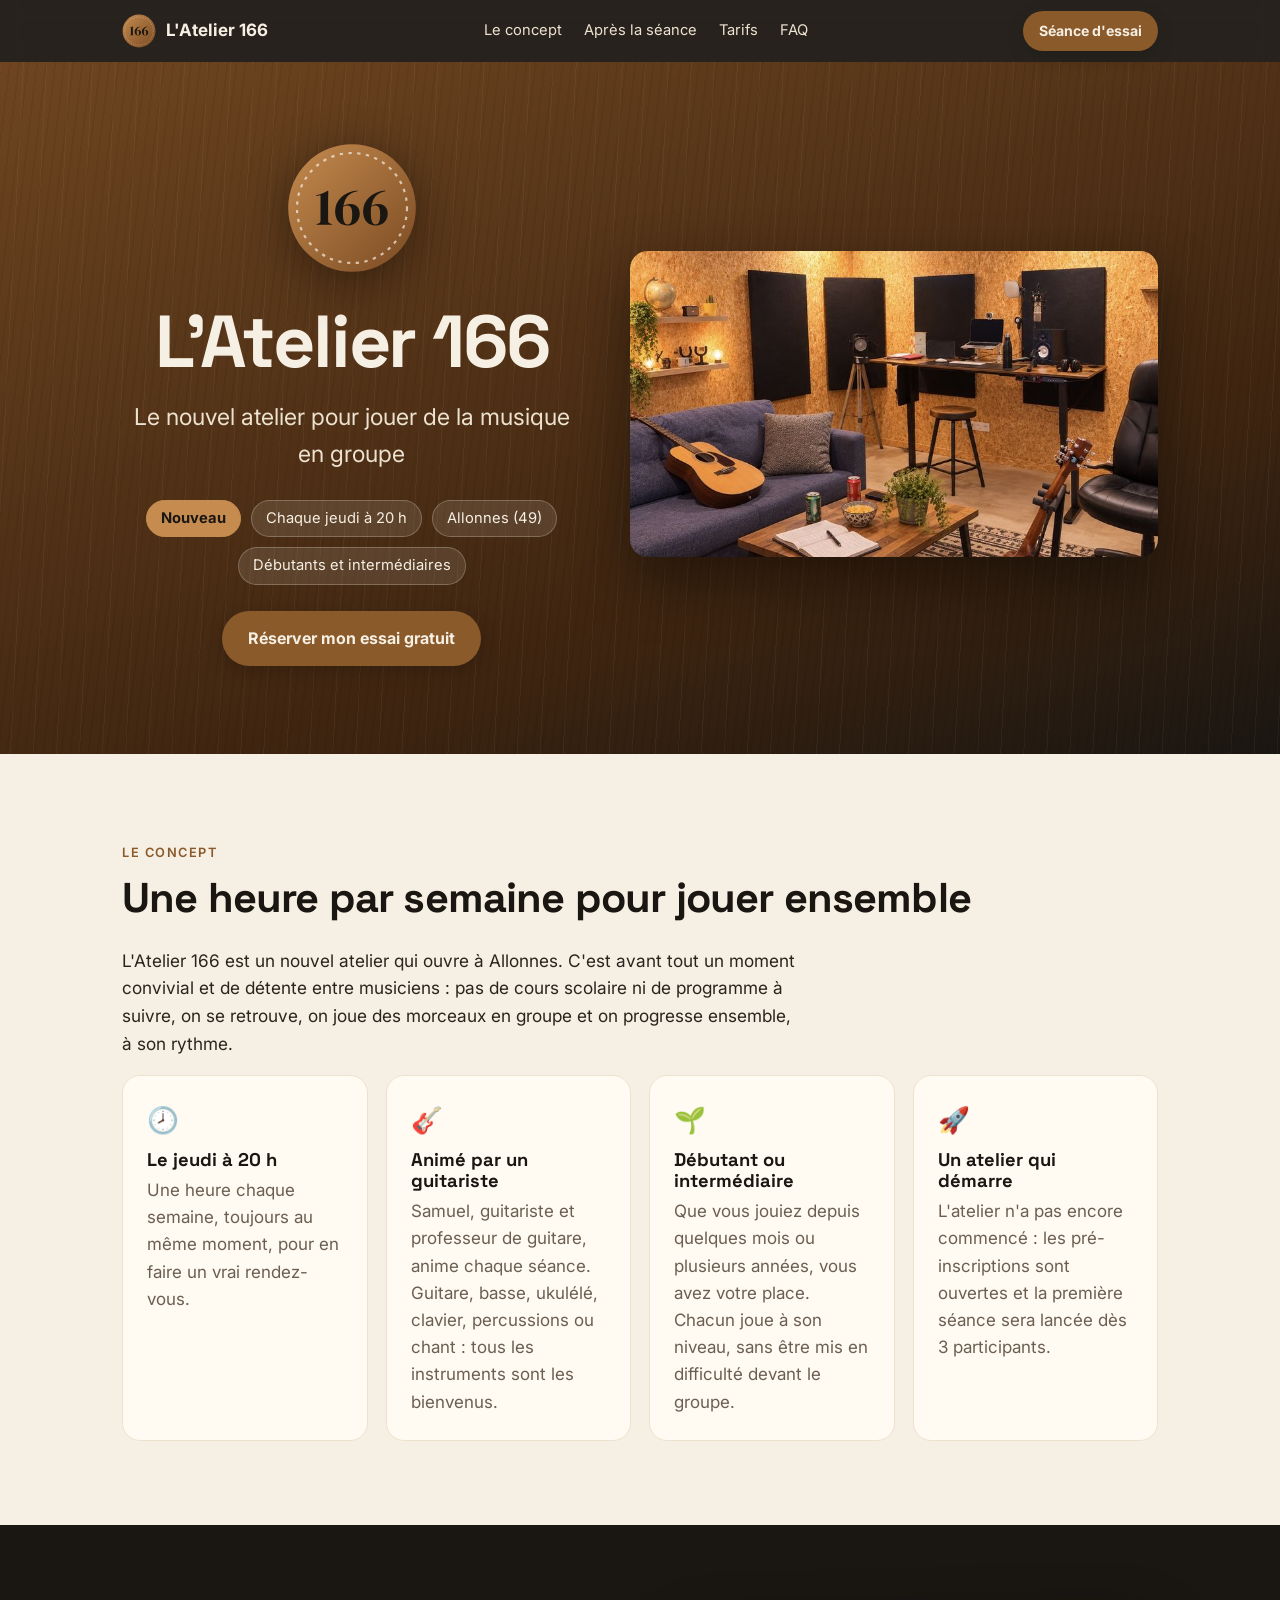
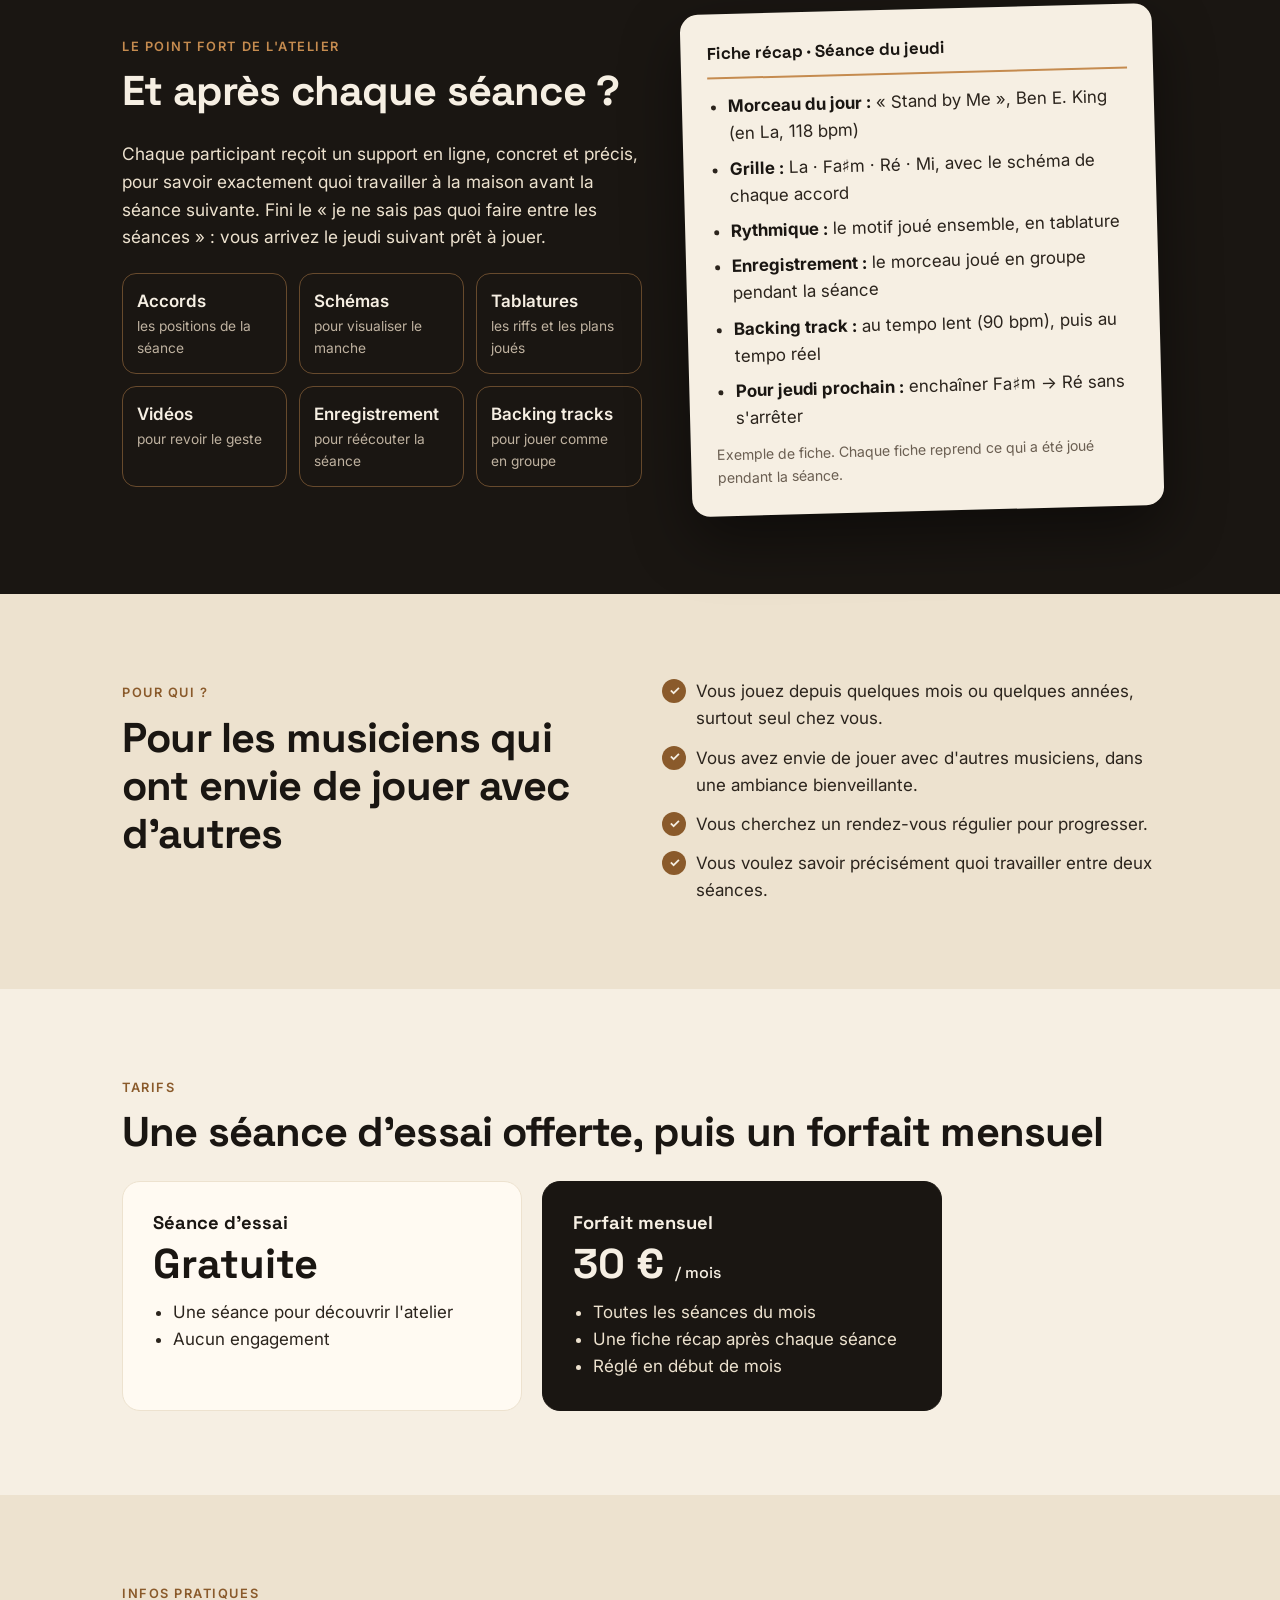
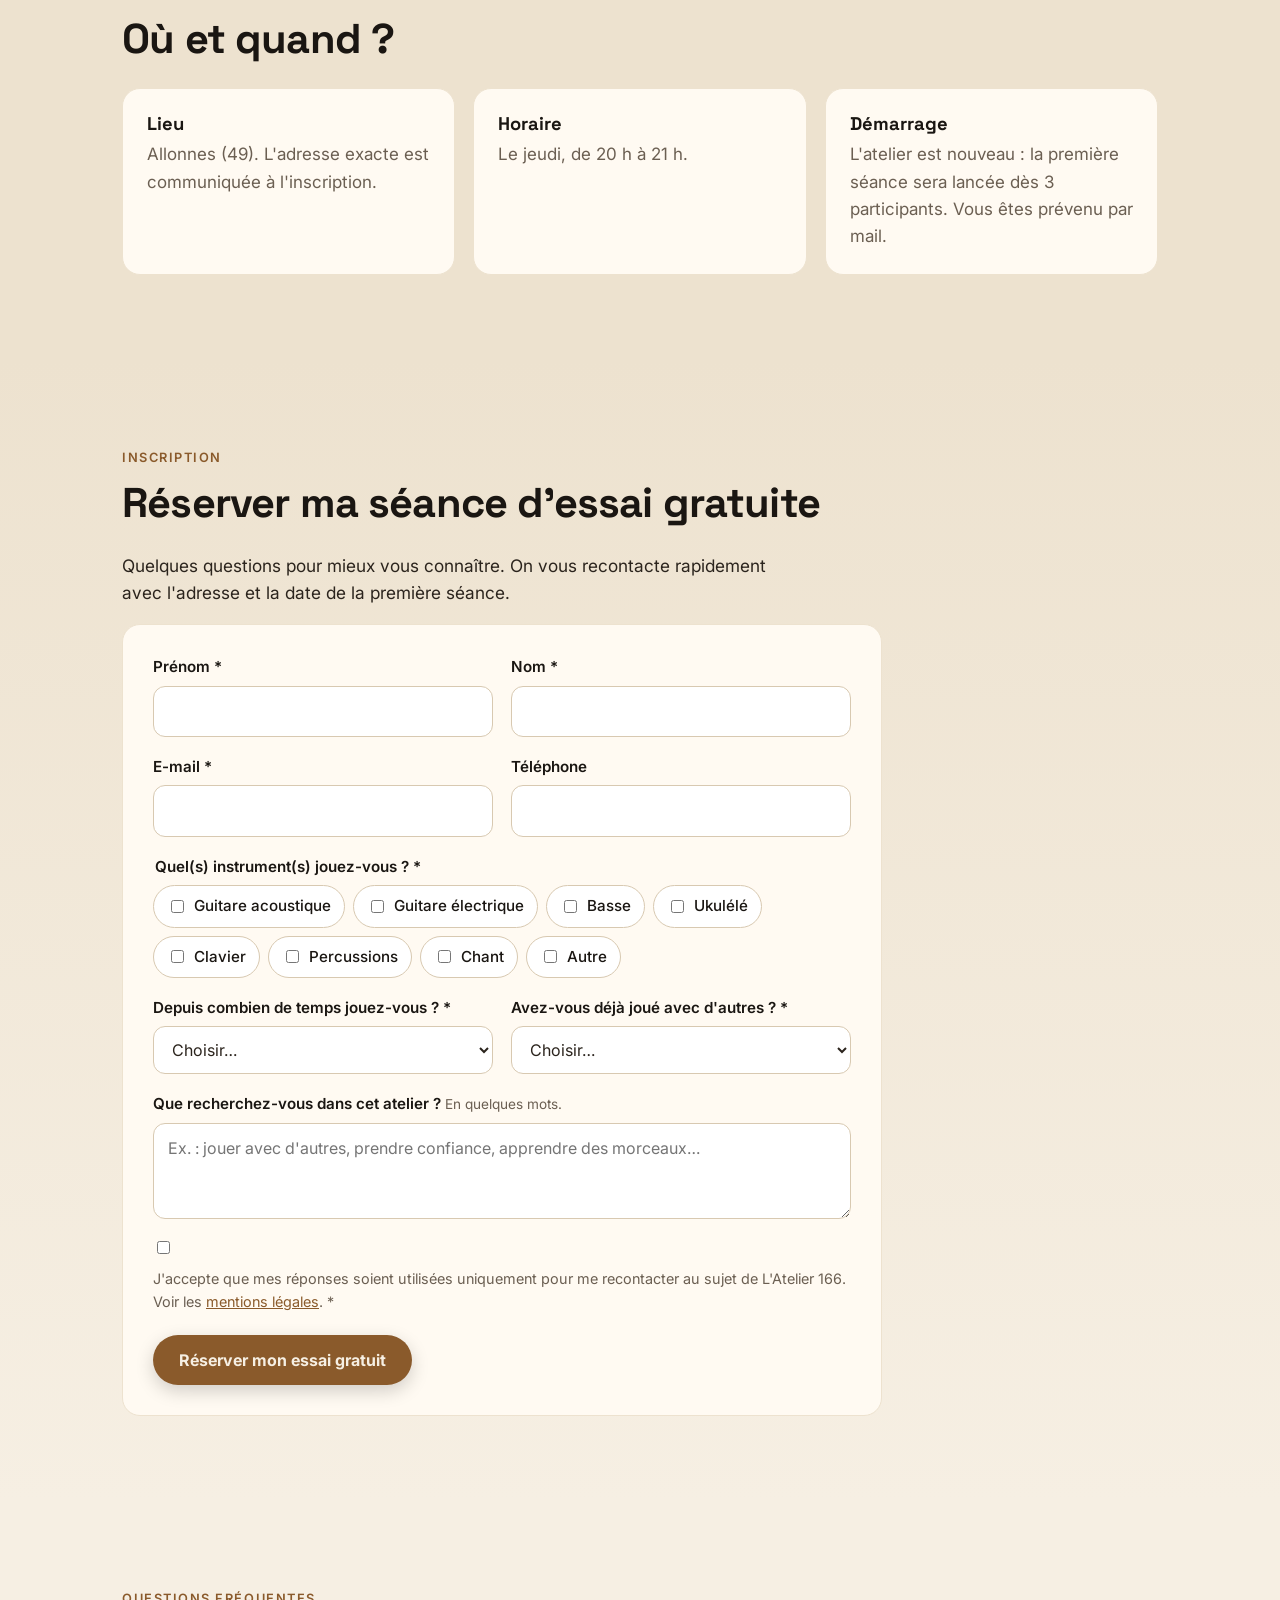
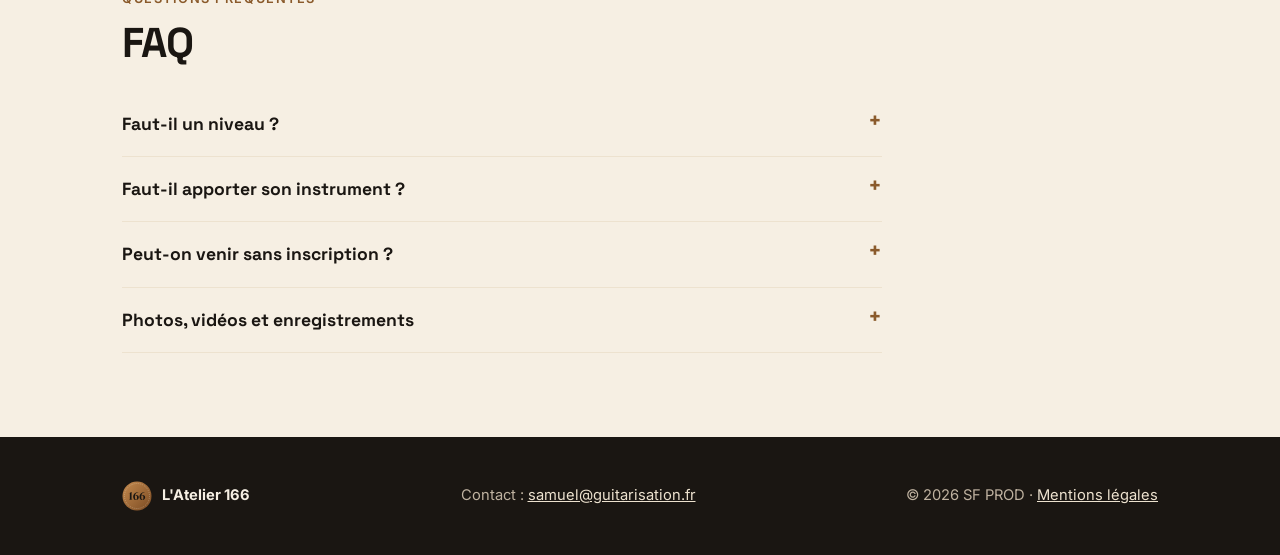
==== index.html @ a356fc41 "Boutons : texte crème sur bois, libellé court sur une ligne Co-Authored-By: Claude Opus 5.5 <noreply" ====
<!doctype html>
<html lang="fr">
<head>
  <meta charset="utf-8">
  <meta name="viewport" content="width=device-width, initial-scale=1">
  <title>L'Atelier 166 · Jouer de la musique en groupe à Allonnes (49)</title>
  <meta name="description" content="L'Atelier 166 : un nouvel atelier pour jouer de la musique en groupe, chaque jeudi à 20 h à Allonnes (49). Pour musiciens débutants et intermédiaires. Séance d'essai gratuite, puis 30 € par mois.">
  <meta property="og:title" content="L'Atelier 166 · Jouer de la musique en groupe">
  <meta property="og:description" content="Nouvel atelier, chaque jeudi à 20 h à Allonnes (49). Séance d'essai gratuite.">
  <meta property="og:type" content="website">
  <link rel="icon" href="logo.svg?v=2" type="image/svg+xml">
  <link rel="preconnect" href="https://fonts.googleapis.com">
  <link rel="preconnect" href="https://fonts.gstatic.com" crossorigin>
  <link href="https://fonts.googleapis.com/css2?family=Inter:wght@400;500;600;700&family=Space+Grotesk:wght@500;700&display=swap" rel="stylesheet">
  <link rel="stylesheet" href="style.css?v=10">
</head>
<body>

<header class="topbar">
  <div class="wrap">
    <a class="marque" href="#haut"><img src="logo.svg?v=2" alt=""> L'Atelier 166</a>
    <nav aria-label="Navigation principale">
      <a href="#concept">Le concept</a>
      <a href="#apres">Après la séance</a>
      <a href="#tarifs">Tarifs</a>
      <a href="#faq">FAQ</a>
    </nav>
    <a class="btn btn-petit" href="#inscription">Séance d'essai</a>
  </div>
</header>

<main id="haut">

  <!-- En-tête -->
  <section class="hero">
    <div class="wrap hero-grille">
      <div class="hero-texte">
        <img class="logo" src="logo.svg?v=2" alt="Logo 166">
        <h1>L'Atelier 166</h1>
        <p class="accroche">Le nouvel atelier pour jouer de la musique en groupe</p>
      </div>
      <img class="hero-photo"
           src="images/atelier-1448.jpg?v=3"
           srcset="images/atelier-800.jpg?v=3 800w, images/atelier-1448.jpg?v=3 1447w"
           sizes="(min-width: 900px) 560px, calc(100vw - 44px)"
           width="1447" height="837" fetchpriority="high" decoding="async"
           alt="La salle de l'atelier : guitare posée sur le canapé, table basse, murs en bois">
      <div class="infos">
        <span class="pastille nouveau">Nouveau</span>
        <span class="pastille">Chaque jeudi à 20 h</span>
        <span class="pastille">Allonnes (49)</span>
        <span class="pastille">Débutants et intermédiaires</span>
      </div>
      <div class="hero-action"><a class="btn" href="#inscription">Réserver mon essai gratuit</a></div>
    </div>
  </section>

  <!-- Le concept -->
  <section id="concept">
    <div class="wrap">
      <span class="eyebrow">Le concept</span>
      <h2>Une heure par semaine pour jouer ensemble</h2>
      <p class="intro">L'Atelier 166 est un nouvel atelier qui ouvre à Allonnes. C'est avant tout un moment convivial et de détente entre musiciens : pas de cours scolaire ni de programme à suivre, on se retrouve, on joue des morceaux en groupe et on progresse ensemble, à son rythme.</p>
      <div class="grille">
        <div class="carte">
          <div class="ico" aria-hidden="true">🕗</div>
          <h3>Le jeudi à 20 h</h3>
          <p>Une heure chaque semaine, toujours au même moment, pour en faire un vrai rendez-vous.</p>
        </div>
        <div class="carte">
          <div class="ico" aria-hidden="true">🎸</div>
          <h3>Animé par un guitariste</h3>
          <p>Samuel, guitariste et professeur de guitare, anime chaque séance. Guitare, basse, ukulélé, clavier, percussions ou chant : tous les instruments sont les bienvenus.</p>
        </div>
        <div class="carte">
          <div class="ico" aria-hidden="true">🌱</div>
          <h3>Débutant ou intermédiaire</h3>
          <p>Que vous jouiez depuis quelques mois ou plusieurs années, vous avez votre place. Chacun joue à son niveau, sans être mis en difficulté devant le groupe.</p>
        </div>
        <div class="carte">
          <div class="ico" aria-hidden="true">🚀</div>
          <h3>Un atelier qui démarre</h3>
          <p>L'atelier n'a pas encore commencé : les pré-inscriptions sont ouvertes et la première séance sera lancée dès 3 participants.</p>
        </div>
      </div>
    </div>
  </section>

  <!-- Le point fort -->
  <section id="apres" class="apres">
    <div class="wrap apres-grille">
      <div>
        <span class="eyebrow">Le point fort de l'atelier</span>
        <h2>Et après chaque séance ?</h2>
        <p class="intro">Chaque participant reçoit un support en ligne, concret et précis, pour savoir exactement quoi travailler à la maison avant la séance suivante. Fini le « je ne sais pas quoi faire entre les séances » : vous arrivez le jeudi suivant prêt à jouer.</p>
        <div class="supports">
          <div class="support">Accords<span>les positions de la séance</span></div>
          <div class="support">Schémas<span>pour visualiser le manche</span></div>
          <div class="support">Tablatures<span>les riffs et les plans joués</span></div>
          <div class="support">Vidéos<span>pour revoir le geste</span></div>
          <div class="support">Enregistrement<span>pour réécouter la séance</span></div>
          <div class="support">Backing tracks<span>pour jouer comme en groupe</span></div>
        </div>
      </div>
      <div class="fiche" aria-label="Exemple de fiche récap">
        <div class="titre">Fiche récap · Séance du jeudi</div>
        <ul>
          <li><strong>Morceau du jour :</strong> «&nbsp;Stand by Me&nbsp;», Ben E. King (en La, 118 bpm)</li>
          <li><strong>Grille :</strong> La · Fa♯m · Ré · Mi, avec le schéma de chaque accord</li>
          <li><strong>Rythmique :</strong> le motif joué ensemble, en tablature</li>
          <li><strong>Enregistrement :</strong> le morceau joué en groupe pendant la séance</li>
          <li><strong>Backing track :</strong> au tempo lent (90 bpm), puis au tempo réel</li>
          <li><strong>Pour jeudi prochain :</strong> enchaîner Fa♯m → Ré sans s'arrêter</li>
        </ul>
        <small>Exemple de fiche. Chaque fiche reprend ce qui a été joué pendant la séance.</small>
      </div>
    </div>
  </section>

  <!-- Pour qui -->
  <section id="pourqui" class="pourqui">
    <div class="wrap deux-col">
      <div>
        <span class="eyebrow">Pour qui ?</span>
        <h2>Pour les musiciens qui ont envie de jouer avec d'autres</h2>
      </div>
      <ul class="liste-check">
        <li>Vous jouez depuis quelques mois ou quelques années, surtout seul chez vous.</li>
        <li>Vous avez envie de jouer avec d'autres musiciens, dans une ambiance bienveillante.</li>
        <li>Vous cherchez un rendez-vous régulier pour progresser.</li>
        <li>Vous voulez savoir précisément quoi travailler entre deux séances.</li>
      </ul>
    </div>
  </section>

  <!-- Tarifs -->
  <section id="tarifs">
    <div class="wrap">
      <span class="eyebrow">Tarifs</span>
      <h2>Une séance d'essai offerte, puis un forfait mensuel</h2>
      <div class="tarifs-grille">
        <div class="tarif">
          <h3>Séance d'essai</h3>
          <div class="prix">Gratuite</div>
          <ul>
            <li>Une séance pour découvrir l'atelier</li>
            <li>Aucun engagement</li>
          </ul>
        </div>
        <div class="tarif fort">
          <h3>Forfait mensuel</h3>
          <div class="prix">30 € <small>/ mois</small></div>
          <ul>
            <li>Toutes les séances du mois</li>
            <li>Une fiche récap après chaque séance</li>
            <li>Réglé en début de mois</li>
          </ul>
        </div>
      </div>
    </div>
  </section>

  <!-- Infos pratiques -->
  <section id="pratique" class="pourqui">
    <div class="wrap">
      <span class="eyebrow">Infos pratiques</span>
      <h2>Où et quand ?</h2>
      <div class="pratique">
        <div class="carte"><h3>Lieu</h3><p>Allonnes (49). L'adresse exacte est communiquée à l'inscription.</p></div>
        <div class="carte"><h3>Horaire</h3><p>Le jeudi, de 20 h à 21 h.</p></div>
        <div class="carte"><h3>Démarrage</h3><p>L'atelier est nouveau : la première séance sera lancée dès 3 participants. Vous êtes prévenu par mail.</p></div>
      </div>
    </div>
  </section>

  <!-- Formulaire -->
  <section id="inscription" class="inscription">
    <div class="wrap">
      <span class="eyebrow">Inscription</span>
      <h2>Réserver ma séance d'essai gratuite</h2>
      <p class="intro">Quelques questions pour mieux vous connaître. On vous recontacte rapidement avec l'adresse et la date de la première séance.</p>

      <form id="form-inscription" novalidate>
        <div class="champs">
          <div class="champ">
            <label for="prenom">Prénom *</label>
            <input id="prenom" name="prenom" type="text" autocomplete="given-name" required>
          </div>
          <div class="champ">
            <label for="nom">Nom *</label>
            <input id="nom" name="nom" type="text" autocomplete="family-name" required>
          </div>
          <div class="champ">
            <label for="email">E-mail *</label>
            <input id="email" name="email" type="email" autocomplete="email" required>
          </div>
          <div class="champ">
            <label for="telephone">Téléphone</label>
            <input id="telephone" name="telephone" type="tel" autocomplete="tel">
          </div>

          <fieldset class="champ large">
            <legend>Quel(s) instrument(s) jouez-vous ? *</legend>
            <div class="choix">
              <label><input type="checkbox" name="instrument" value="Guitare acoustique"> Guitare acoustique</label>
              <label><input type="checkbox" name="instrument" value="Guitare électrique"> Guitare électrique</label>
              <label><input type="checkbox" name="instrument" value="Basse"> Basse</label>
              <label><input type="checkbox" name="instrument" value="Ukulélé"> Ukulélé</label>
              <label><input type="checkbox" name="instrument" value="Clavier"> Clavier</label>
              <label><input type="checkbox" name="instrument" value="Percussions"> Percussions</label>
              <label><input type="checkbox" name="instrument" value="Chant"> Chant</label>
              <label><input type="checkbox" name="instrument" value="Autre" id="instrument-autre-case"> Autre</label>
            </div>
            <div class="champ autre-precision" id="bloc-autre" hidden>
              <label for="instrument_autre">Lequel ? *</label>
              <input id="instrument_autre" name="instrument_autre" type="text" placeholder="Ex. : violon, harmonica, saxophone…">
            </div>
          </fieldset>

          <div class="champ">
            <label for="experience">Depuis combien de temps jouez-vous ? *</label>
            <select id="experience" name="experience" required>
              <option value="">Choisir…</option>
              <option>Moins de 6 mois</option>
              <option>6 mois à 1 an</option>
              <option>1 à 3 ans</option>
              <option>Plus de 3 ans</option>
              <option>J'ai joué il y a longtemps et je reprends</option>
            </select>
          </div>
          <div class="champ">
            <label for="groupe">Avez-vous déjà joué avec d'autres ? *</label>
            <select id="groupe" name="groupe" required>
              <option value="">Choisir…</option>
              <option>Jamais</option>
              <option>Une ou deux fois</option>
              <option>Oui, régulièrement</option>
            </select>
          </div>

          <div class="champ large">
            <label for="attentes">Que recherchez-vous dans cet atelier ?<span class="aide"> En quelques mots.</span></label>
            <textarea id="attentes" name="attentes" placeholder="Ex. : jouer avec d'autres, prendre confiance, apprendre des morceaux…"></textarea>
          </div>

          <!-- Piège à robots : laissé vide par les humains -->
          <div class="piege" aria-hidden="true">
            <label for="site">Ne pas remplir</label>
            <input id="site" name="site" type="text" tabindex="-1" autocomplete="off">
          </div>

          <label class="consentement champ large">
            <input type="checkbox" name="consentement" value="oui" required>
            <span>J'accepte que mes réponses soient utilisées uniquement pour me recontacter au sujet de L'Atelier 166. Voir les <a href="mentions-legales.html#donnees">mentions légales</a>. *</span>
          </label>
        </div>

        <div class="envoi">
          <button class="btn" type="submit">Réserver mon essai gratuit</button>
          <p class="message" id="form-message" role="status" aria-live="polite"></p>
        </div>
      </form>
    </div>
  </section>

  <!-- FAQ -->
  <section id="faq" class="faq">
    <div class="wrap">
      <span class="eyebrow">Questions fréquentes</span>
      <h2>FAQ</h2>
      <details>
        <summary>Faut-il un niveau ?</summary>
        <p>L'atelier s'adresse aux musiciens débutants et intermédiaires. Si vous avez déjà quelques bases, vous êtes en plein dans la cible. Si vous débutez, pas d'inquiétude : chacun joue à son niveau, personne n'est mis en difficulté devant le groupe, et la fiche récap vous aide à progresser à votre rythme.</p>
      </details>
      <details>
        <summary>Faut-il apporter son instrument ?</summary>
        <p>Oui, chacun vient avec son instrument. Sur place, seuls un clavier et des micros sont à disposition. Il n'y a pas de batterie pour le moment.</p>
      </details>
      <details>
        <summary>Peut-on venir sans inscription ?</summary>
        <p>Non, l'inscription est nécessaire, même pour la séance d'essai. Elle permet de vous communiquer l'adresse et de préparer la séance en fonction des participants.</p>
      </details>
      <details>
        <summary>Photos, vidéos et enregistrements</summary>
        <p>Les séances sont enregistrées pour préparer la fiche récap. Certaines séances pourront aussi être filmées, uniquement avec l'accord des participants. Les séances d'essai ne sont jamais filmées.</p>
      </details>
    </div>
  </section>

</main>

<footer>
  <div class="wrap">
    <div class="marque"><img src="logo.svg?v=2" alt=""> L'Atelier 166</div>
    <div>Contact : <a href="mailto:samuel@guitarisation.fr">samuel@guitarisation.fr</a></div>
    <div>© <span id="annee">2026</span> SF PROD · <a href="mentions-legales.html">Mentions légales</a></div>
  </div>
</footer>

<script>
  // ==== À REMPLIR : l'URL de l'application web Google Apps Script (voir README) ====
  const URL_APPS_SCRIPT = "";

  document.getElementById("annee").textContent = new Date().getFullYear();

  // Apparition douce des sections
  if ("IntersectionObserver" in window) {
    const blocs = document.querySelectorAll("section:not(.hero) .wrap");
    const obs = new IntersectionObserver((entrees) => {
      entrees.forEach((e) => { if (e.isIntersecting) { e.target.classList.add("vu"); obs.unobserve(e.target); } });
    }, { threshold: 0.12 });
    blocs.forEach((b) => { b.classList.add("reveal"); obs.observe(b); });
  }

  // Formulaire d'inscription
  const form = document.getElementById("form-inscription");
  const msg = document.getElementById("form-message");
  const bouton = form.querySelector("button[type=submit]");
  const caseAutre = document.getElementById("instrument-autre-case");
  const blocAutre = document.getElementById("bloc-autre");
  const champAutre = document.getElementById("instrument_autre");
  function majAutre() {
    blocAutre.hidden = !caseAutre.checked;
    champAutre.required = caseAutre.checked;
    if (!caseAutre.checked) champAutre.value = "";
  }
  caseAutre.addEventListener("change", majAutre);

  function afficher(texte, type) {
    msg.textContent = texte;
    msg.className = "message " + type;
  }

  form.addEventListener("submit", async (ev) => {
    ev.preventDefault();

    const instruments = form.querySelectorAll("input[name=instrument]:checked");
    if (!form.checkValidity() || instruments.length === 0) {
      afficher(instruments.length === 0 && form.checkValidity()
        ? "Merci de cocher au moins un instrument."
        : "Merci de remplir les champs marqués d'une étoile.", "erreur");
      const premier = form.querySelector(":invalid");
      if (premier) premier.focus();
      return;
    }
    if (!URL_APPS_SCRIPT) {
      afficher("Le formulaire n'est pas encore relié. Écrivez-nous par mail en attendant.", "erreur");
      return;
    }

    bouton.disabled = true;
    afficher("Envoi en cours…", "");
    try {
      await fetch(URL_APPS_SCRIPT, {
        method: "POST",
        mode: "no-cors",
        body: new URLSearchParams(new FormData(form)),
      });
      form.reset();
      majAutre();
      afficher("C'est noté ! Vous recevrez bientôt un mail avec l'adresse et la date de votre séance d'essai.", "ok");
    } catch (e) {
      afficher("L'envoi n'a pas fonctionné. Vérifiez votre connexion ou écrivez-nous par mail.", "erreur");
    } finally {
      bouton.disabled = false;
    }
  });
</script>
</body>
</html>
---- style.css ----
/* L'Atelier 166 : bois, crème et noir */
:root {
  --creme: #f6efe3;
  --creme-2: #ede2cf;
  --bois: #8a5a2b;
  --bois-clair: #c58b4f;
  --bois-fonce: #5e3a1a;
  --noir: #1a1612;
  --texte: #2b241d;
  --gris: #6b5f52;
  --rayon: 18px;
  --max: 1080px;
}

* { box-sizing: border-box; }
html { scroll-behavior: smooth; }
body {
  margin: 0;
  font-family: "Inter", system-ui, -apple-system, sans-serif;
  font-size: 17px;
  line-height: 1.6;
  color: var(--texte);
  background: var(--creme);
}
h1, h2, h3, .logo-txt { font-family: "Space Grotesk", "Inter", sans-serif; line-height: 1.15; color: var(--noir); }
h2 { font-size: clamp(1.8rem, 4vw, 2.6rem); margin: 0 0 .6em; letter-spacing: -.02em; }
h3 { font-size: 1.15rem; margin: 0 0 .4em; }
p { margin: 0 0 1em; }
a { color: var(--bois); }
img { max-width: 100%; display: block; }

.wrap { max-width: var(--max); margin: 0 auto; padding: 0 22px; }
section { padding: 84px 0; }
.eyebrow {
  display: inline-block; font-size: .8rem; font-weight: 600; letter-spacing: .12em;
  text-transform: uppercase; color: var(--bois); margin-bottom: .8em;
}

/* Barre du haut */
.topbar {
  position: sticky; top: 0; z-index: 20;
  background: rgba(26, 22, 18, .94); backdrop-filter: blur(8px);
}
.topbar .wrap { display: flex; align-items: center; justify-content: space-between; height: 62px; }
.topbar .marque { display: flex; align-items: center; gap: 10px; color: var(--creme); text-decoration: none; font-weight: 700; }
.topbar .marque img { width: 34px; height: 34px; }
.topbar nav { display: flex; gap: 22px; }
.topbar nav a { color: var(--creme-2); text-decoration: none; font-size: .92rem; }
.topbar nav a:hover { color: var(--bois-clair); }
@media (max-width: 760px) { .topbar nav { display: none; } }

/* Boutons */
.btn {
  display: inline-block; padding: 15px 26px; border-radius: 999px;
  background: var(--bois); color: var(--creme); font-weight: 700; text-decoration: none; white-space: nowrap;
  box-shadow: 0 6px 18px rgba(0,0,0,.18);
  border: 0; font-size: 1rem; cursor: pointer; font-family: inherit;
  transition: transform .15s ease, background .15s ease;
}
.btn:hover { background: #9a6532; transform: translateY(-2px); }
.btn:focus-visible { outline: 3px solid var(--bois-clair); outline-offset: 3px; }
.btn-petit { padding: 9px 16px; font-size: .88rem; }

/* En-tête */
.hero {
  background:
    repeating-linear-gradient(97deg, rgba(0,0,0,.05) 0 2px, transparent 2px 9px),
    repeating-linear-gradient(93deg, rgba(255,255,255,.04) 0 1px, transparent 1px 23px),
    linear-gradient(160deg, #6e4520, #3d2410 70%, var(--noir));
  color: var(--creme); text-align: center; padding: 96px 0 104px;
}
.hero-grille { display: grid; gap: 32px; align-items: center; grid-template-areas: "texte" "photo" "infos" "action"; }
.hero-texte { grid-area: texte; }
.hero-photo { grid-area: photo; }
.hero-action { grid-area: action; }
.hero .infos { grid-area: infos; }
.hero-photo { width: 100%; height: auto; border-radius: var(--rayon); box-shadow: 0 24px 60px rgba(0,0,0,.45); }
@media (min-width: 900px) {
  .hero { padding: 80px 0 88px; }
  .hero-grille { grid-template-columns: 1fr 1.15fr; grid-template-areas: "texte photo" "infos photo" "action photo"; grid-template-rows: auto auto 1fr; column-gap: 48px; row-gap: 26px; align-items: start; align-content: center; }
  .hero-photo { align-self: center; }
}
@media (max-width: 899px) { .hero { padding: 72px 0 64px; } .hero-photo { max-width: 640px; margin: 0 auto; } }
.hero .logo { width: 132px; height: 132px; margin: 0 auto 26px; filter: drop-shadow(0 10px 24px rgba(0,0,0,.4)); }
.hero h1 { color: var(--creme); font-size: clamp(2.6rem, 8vw, 4.6rem); margin: 0 0 .2em; letter-spacing: -.03em; }
.hero .accroche { font-size: clamp(1.15rem, 2.6vw, 1.45rem); color: var(--creme-2); margin-bottom: 0; }
.hero .infos { display: flex; flex-wrap: wrap; justify-content: center; gap: 10px; }
.pastille { background: rgba(246,239,227,.12); border: 1px solid rgba(246,239,227,.25); padding: 6px 14px; border-radius: 999px; font-size: .92rem; }
.pastille.nouveau { background: var(--bois-clair); border-color: var(--bois-clair); color: var(--noir); font-weight: 700; }
.fiche strong { color: var(--noir); }
.autre-precision { margin-top: 12px; max-width: 360px; }
.autre-precision[hidden] { display: none; }

/* Grilles de cartes */
.grille { display: grid; gap: 18px; grid-template-columns: repeat(auto-fit, minmax(230px, 1fr)); }
.carte { background: #fffaf2; border: 1px solid var(--creme-2); border-radius: var(--rayon); padding: 24px; }
.carte .ico { font-size: 1.6rem; margin-bottom: 8px; }
.carte p { margin: 0; color: var(--gris); }
.intro { max-width: 680px; font-size: 1.08rem; }

/* Mise en avant : après chaque séance */
.apres { background: var(--noir); color: var(--creme); }
.apres h2 { color: var(--creme); }
.apres .eyebrow { color: var(--bois-clair); }
.apres .intro { color: var(--creme-2); }
.apres-grille { display: grid; grid-template-columns: 1.1fr 1fr; gap: 44px; align-items: center; }
@media (max-width: 820px) { .apres-grille { grid-template-columns: 1fr; } }
.supports { display: grid; grid-template-columns: repeat(auto-fit, minmax(140px, 1fr)); gap: 12px; margin-top: 22px; }
.support { border: 1px solid rgba(197,139,79,.45); border-radius: 14px; padding: 14px; font-weight: 600; }
.support span { display: block; font-weight: 400; font-size: .86rem; color: #bfb2a0; }
.fiche {
  background: var(--creme); color: var(--texte); border-radius: var(--rayon); padding: 26px;
  box-shadow: 0 24px 60px rgba(0,0,0,.45); transform: rotate(-1.5deg);
}
.fiche .titre { font-family: "Space Grotesk", sans-serif; font-weight: 700; color: var(--noir); border-bottom: 2px solid var(--bois-clair); padding-bottom: 10px; margin-bottom: 14px; }
.fiche ul { margin: 0; padding-left: 20px; }
.fiche li { margin-bottom: 8px; }
.fiche small { display: block; margin-top: 12px; color: var(--gris); }

/* Pour qui */
.pourqui { background: var(--creme-2); }
.liste-check { list-style: none; padding: 0; margin: 0; display: grid; gap: 12px; }
.liste-check li { padding-left: 34px; position: relative; }
.liste-check li::before {
  content: "✓"; position: absolute; left: 0; top: 1px; width: 24px; height: 24px; border-radius: 50%;
  background: var(--bois); color: var(--creme); font-size: .8rem; display: grid; place-items: center; font-weight: 700;
}
.deux-col { display: grid; grid-template-columns: 1fr 1fr; gap: 44px; }
@media (max-width: 820px) { .deux-col { grid-template-columns: 1fr; gap: 24px; } }

/* Tarifs */
.tarifs-grille { display: grid; grid-template-columns: 1fr 1fr; gap: 20px; max-width: 820px; }
@media (max-width: 700px) { .tarifs-grille { grid-template-columns: 1fr; } }
.tarif { background: #fffaf2; border: 1px solid var(--creme-2); border-radius: var(--rayon); padding: 30px; }
.tarif.fort { background: var(--noir); color: var(--creme); border-color: var(--noir); }
.tarif.fort h3, .tarif.fort .prix { color: var(--creme); }
.prix { font-family: "Space Grotesk", sans-serif; font-size: 2.6rem; font-weight: 700; color: var(--noir); line-height: 1; margin: 10px 0 14px; }
.prix small { font-size: 1rem; font-weight: 500; }
.tarif ul { padding-left: 20px; margin: 0; }
.tarif.fort li { color: var(--creme-2); }

/* Infos pratiques */
.pratique { display: grid; grid-template-columns: repeat(auto-fit, minmax(200px, 1fr)); gap: 18px; }

/* Formulaire */
.inscription { background: linear-gradient(180deg, var(--creme-2), var(--creme)); }
form { background: #fffaf2; border: 1px solid var(--creme-2); border-radius: var(--rayon); padding: 30px; max-width: 760px; }
.champs { display: grid; grid-template-columns: 1fr 1fr; gap: 18px; }
.champ { display: flex; flex-direction: column; gap: 6px; }
.champ.large { grid-column: 1 / -1; }
@media (max-width: 640px) { .champs { grid-template-columns: 1fr; } form { padding: 22px; } }
label, legend { font-weight: 600; font-size: .95rem; color: var(--noir); }
.aide { font-weight: 400; color: var(--gris); font-size: .85rem; }
input[type=text], input[type=email], input[type=tel], select, textarea {
  font: inherit; font-size: 1rem; padding: 12px 14px; border-radius: 12px;
  border: 1px solid #d8c9b1; background: #fff; color: var(--texte); width: 100%;
}
input:focus, select:focus, textarea:focus { outline: 2px solid var(--bois-clair); outline-offset: 1px; border-color: var(--bois-clair); }
textarea { min-height: 96px; resize: vertical; }
fieldset { border: 0; padding: 0; margin: 0; }
.choix { display: flex; flex-wrap: wrap; gap: 8px; margin-top: 6px; }
.choix label { font-weight: 500; display: flex; align-items: center; gap: 7px; background: #fff; border: 1px solid #d8c9b1; padding: 8px 13px; border-radius: 999px; cursor: pointer; }
.choix input { accent-color: var(--bois); }
.consentement { display: flex; gap: 10px; align-items: flex-start; font-weight: 400; font-size: .9rem; color: var(--gris); }
.consentement input { margin-top: 4px; accent-color: var(--bois); }
.piege { position: absolute; left: -9999px; width: 1px; height: 1px; overflow: hidden; }
.envoi { margin-top: 22px; display: flex; flex-wrap: wrap; align-items: center; gap: 16px; }
.message { font-weight: 600; margin: 0; }
.message.ok { color: #2f6b34; }
.message.erreur { color: #a3321f; }

/* FAQ */
.faq details { border-bottom: 1px solid var(--creme-2); padding: 18px 0; max-width: 760px; }
.faq summary { cursor: pointer; font-weight: 700; font-family: "Space Grotesk", sans-serif; font-size: 1.1rem; color: var(--noir); list-style: none; display: flex; justify-content: space-between; gap: 16px; }
.faq summary::-webkit-details-marker { display: none; }
.faq summary::after { content: "+"; color: var(--bois); font-size: 1.4rem; line-height: 1; }
.faq details[open] summary::after { content: "–"; }
.faq details p { margin: 12px 0 0; color: var(--gris); }

/* Pied de page */
footer { background: var(--noir); color: #bfb2a0; padding: 44px 0; font-size: .92rem; }
footer .wrap { display: flex; flex-wrap: wrap; justify-content: space-between; gap: 20px; align-items: center; }
footer a { color: var(--creme-2); }
footer .marque { display: flex; align-items: center; gap: 10px; color: var(--creme); font-weight: 700; }
footer .marque img { width: 30px; height: 30px; }

/* Page mentions légales */
.page-legale { padding: 60px 0 80px; }
.page-legale h1 { font-size: clamp(2rem, 5vw, 2.8rem); }
.page-legale h2 { font-size: 1.35rem; margin-top: 1.8em; }
.page-legale .wrap { max-width: 780px; }

/* Apparition douce */
@media (prefers-reduced-motion: no-preference) {
  .reveal { opacity: 0; transform: translateY(18px); transition: opacity .6s ease, transform .6s ease; }
  .reveal.vu { opacity: 1; transform: none; }
}
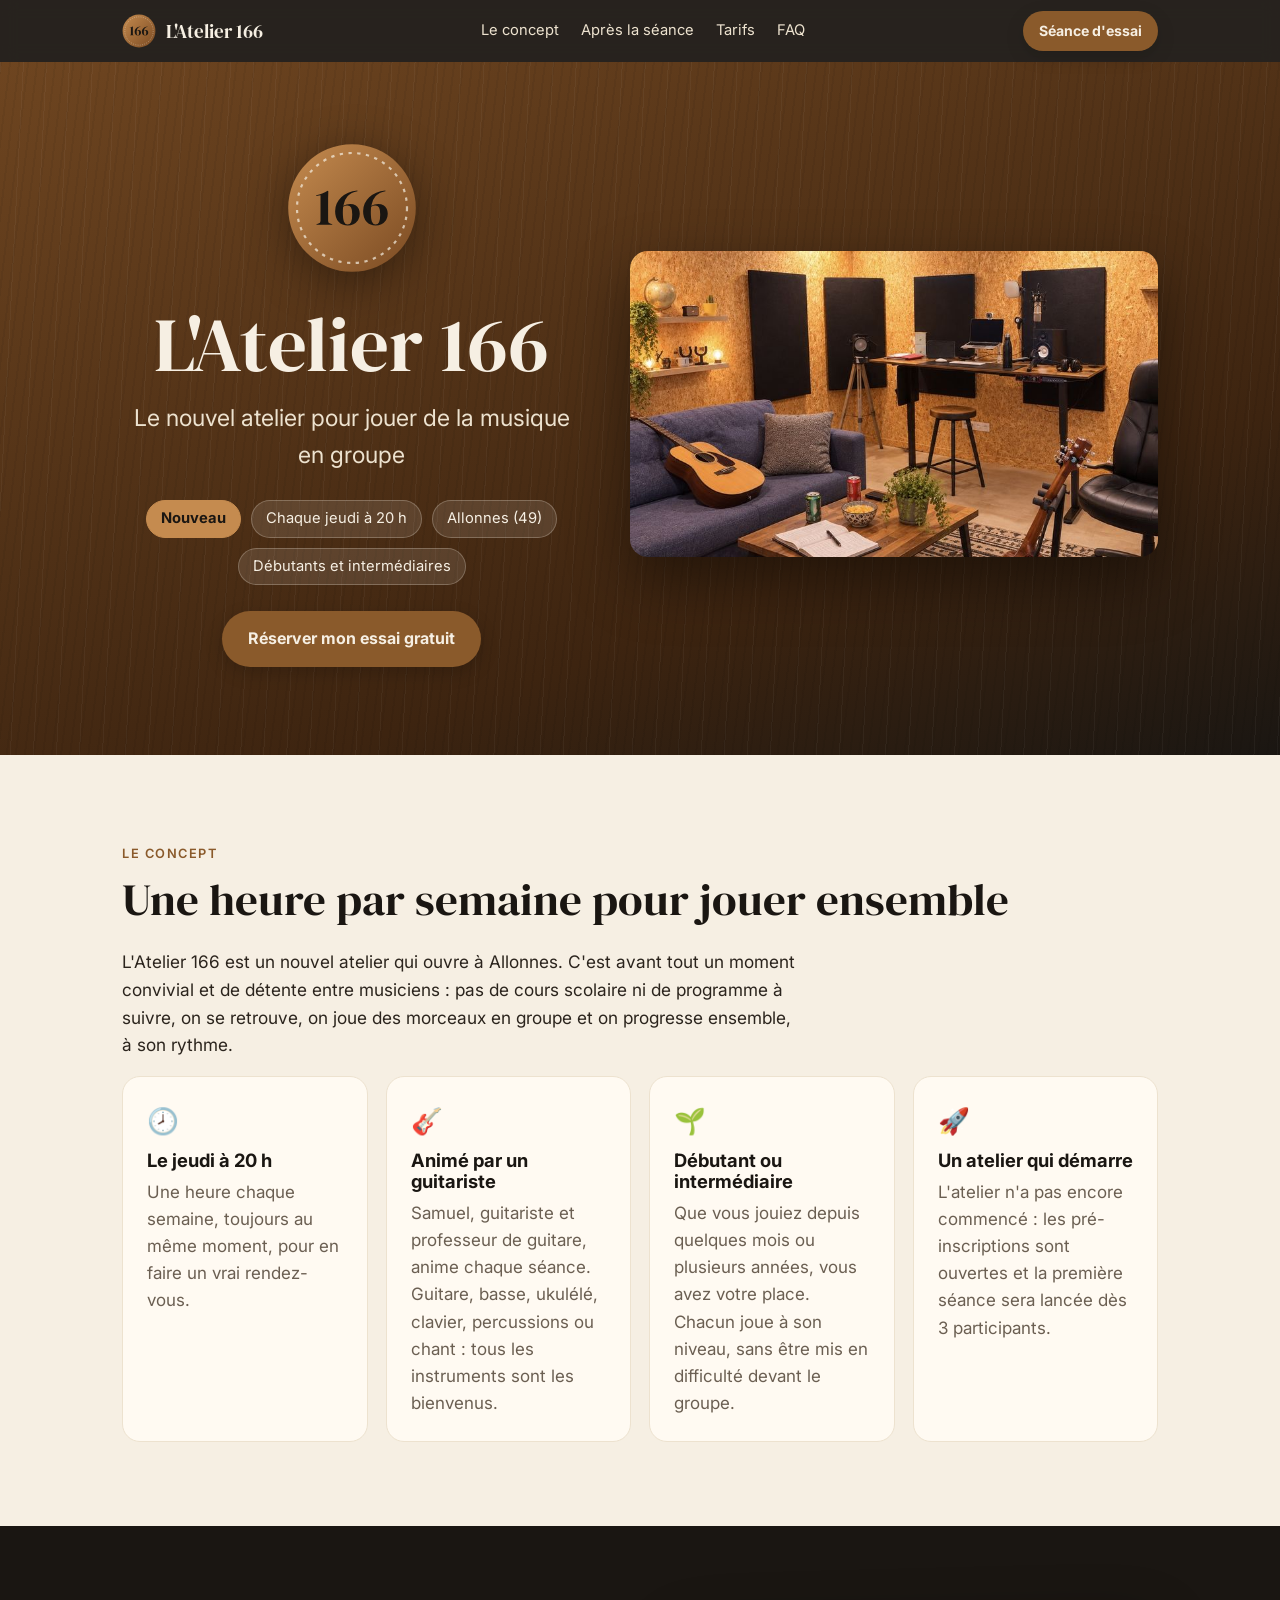
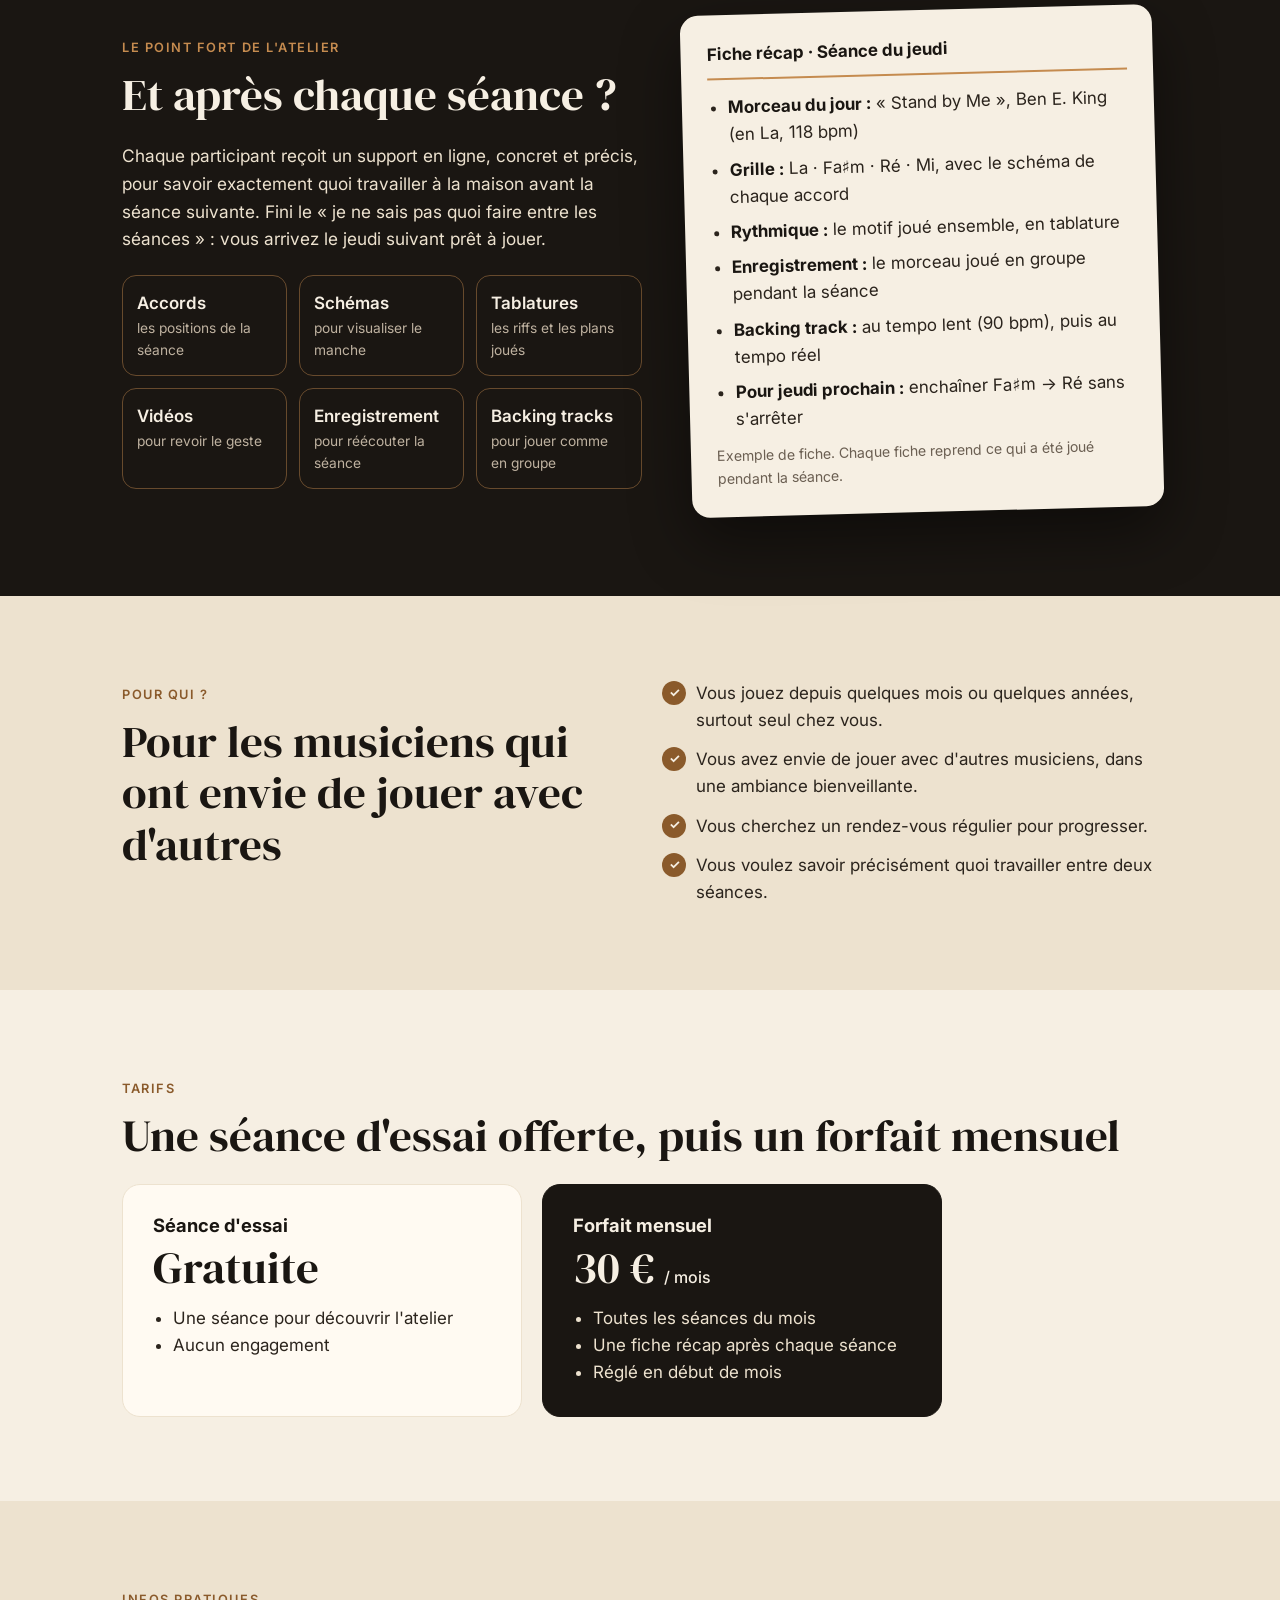
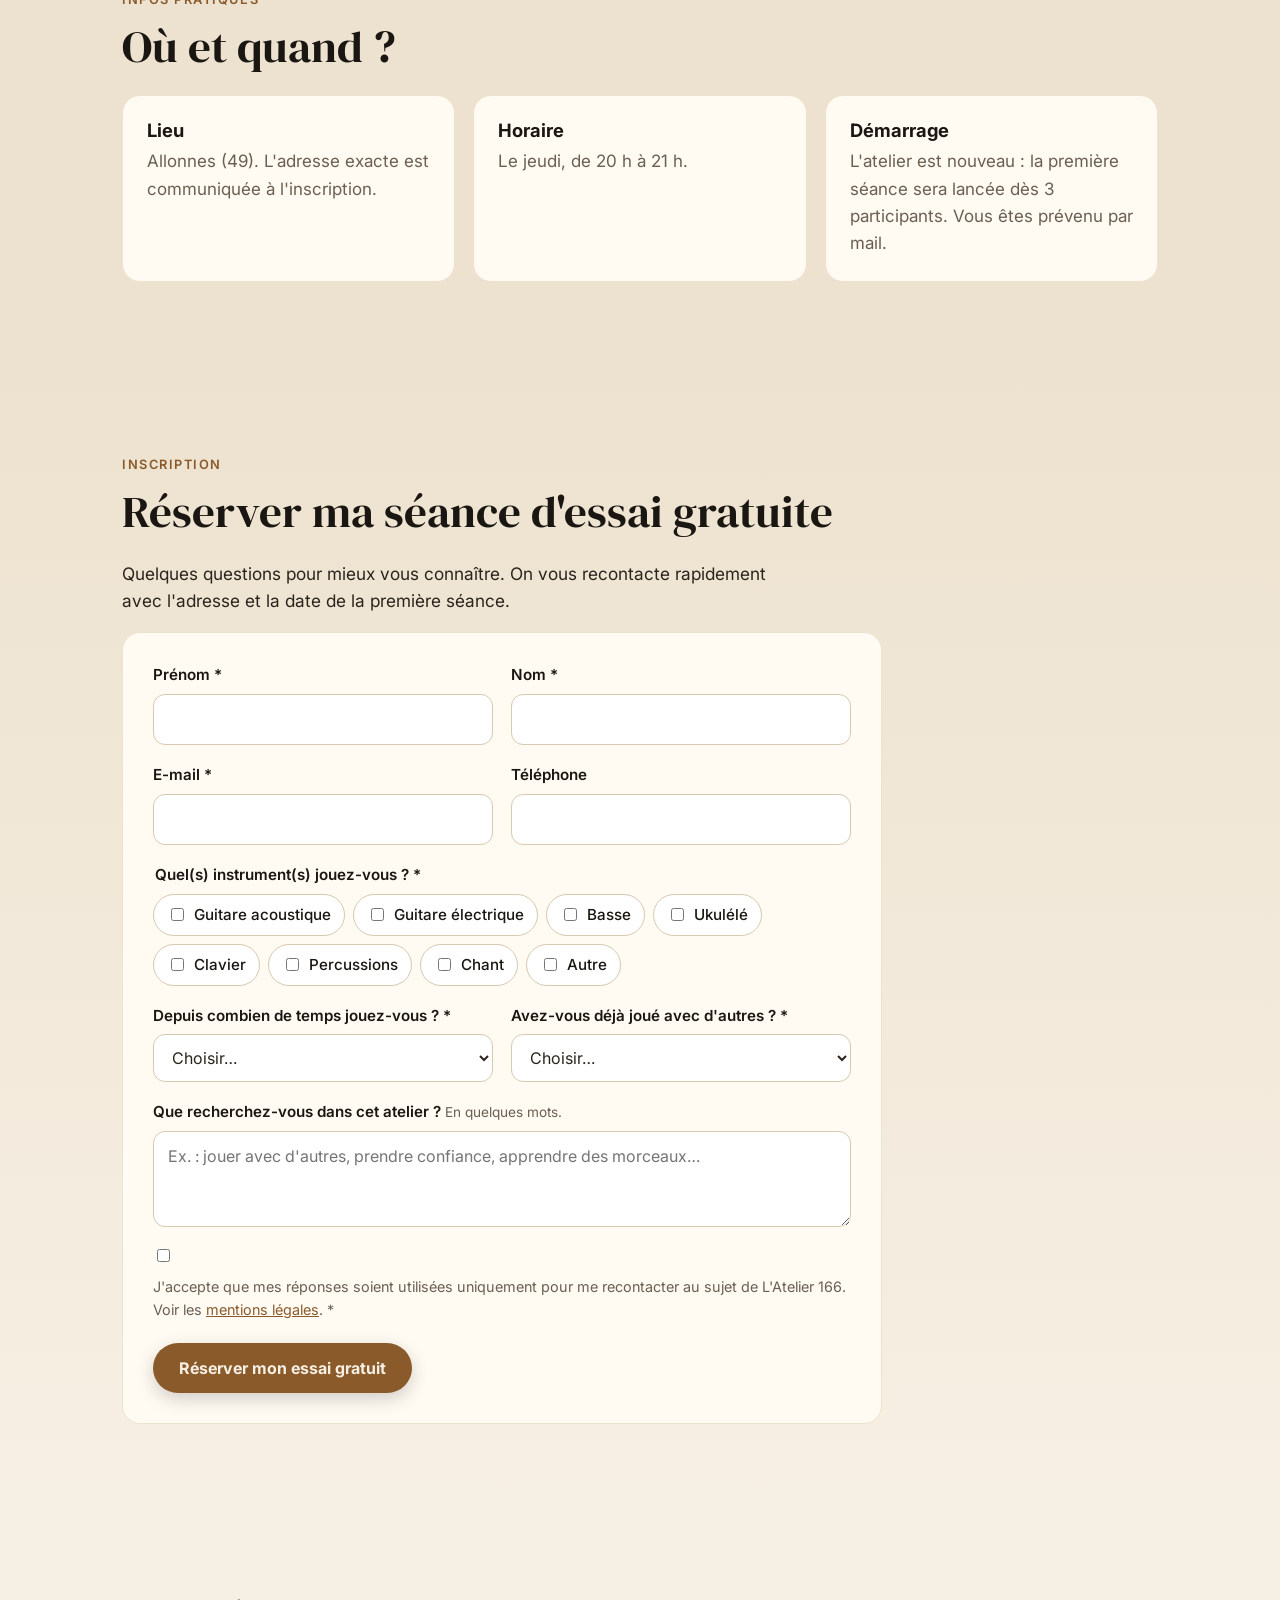
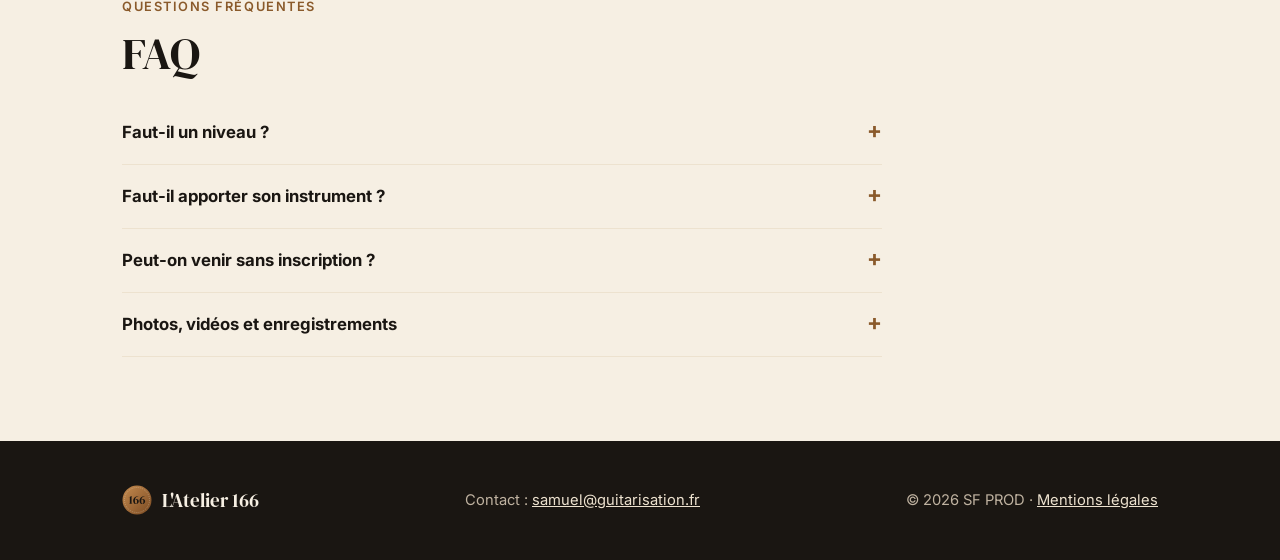
==== commit ef473798: "Polices cohérentes : DM Serif Display pour les titres (comme le logo), Inter pour le reste Space Gro" ====
--- a/index.html
+++ b/index.html
@@ -11,8 +11,8 @@
   <link rel="icon" href="logo.svg?v=2" type="image/svg+xml">
   <link rel="preconnect" href="https://fonts.googleapis.com">
   <link rel="preconnect" href="https://fonts.gstatic.com" crossorigin>
-  <link href="https://fonts.googleapis.com/css2?family=Inter:wght@400;500;600;700&family=Space+Grotesk:wght@500;700&display=swap" rel="stylesheet">
-  <link rel="stylesheet" href="style.css?v=10">
+  <link href="https://fonts.googleapis.com/css2?family=DM+Serif+Display&family=Inter:wght@400;500;600;700&display=swap" rel="stylesheet">
+  <link rel="stylesheet" href="style.css?v=11">
 </head>
 <body>
 
--- a/style.css
+++ b/style.css
@@ -22,8 +22,11 @@
   color: var(--texte);
   background: var(--creme);
 }
-h1, h2, h3, .logo-txt { font-family: "Space Grotesk", "Inter", sans-serif; line-height: 1.15; color: var(--noir); }
-h2 { font-size: clamp(1.8rem, 4vw, 2.6rem); margin: 0 0 .6em; letter-spacing: -.02em; }
+h1, h2, h3 { line-height: 1.15; color: var(--noir); }
+/* Deux polices : DM Serif Display pour les titres (comme le logo), Inter pour tout le reste */
+h1, h2, .prix, .marque { font-family: "DM Serif Display", Georgia, serif; font-weight: 400; letter-spacing: 0; }
+h3 { font-family: inherit; font-weight: 700; }
+h2 { font-size: clamp(2rem, 4.4vw, 2.8rem); margin: 0 0 .5em; }
 h3 { font-size: 1.15rem; margin: 0 0 .4em; }
 p { margin: 0 0 1em; }
 a { color: var(--bois); }
@@ -42,7 +45,7 @@
   background: rgba(26, 22, 18, .94); backdrop-filter: blur(8px);
 }
 .topbar .wrap { display: flex; align-items: center; justify-content: space-between; height: 62px; }
-.topbar .marque { display: flex; align-items: center; gap: 10px; color: var(--creme); text-decoration: none; font-weight: 700; }
+.topbar .marque { display: flex; align-items: center; gap: 10px; color: var(--creme); text-decoration: none; font-size: 1.2rem; }
 .topbar .marque img { width: 34px; height: 34px; }
 .topbar nav { display: flex; gap: 22px; }
 .topbar nav a { color: var(--creme-2); text-decoration: none; font-size: .92rem; }
@@ -82,7 +85,7 @@
 }
 @media (max-width: 899px) { .hero { padding: 72px 0 64px; } .hero-photo { max-width: 640px; margin: 0 auto; } }
 .hero .logo { width: 132px; height: 132px; margin: 0 auto 26px; filter: drop-shadow(0 10px 24px rgba(0,0,0,.4)); }
-.hero h1 { color: var(--creme); font-size: clamp(2.6rem, 8vw, 4.6rem); margin: 0 0 .2em; letter-spacing: -.03em; }
+.hero h1 { color: var(--creme); font-size: clamp(2.8rem, 8.5vw, 4.8rem); margin: 0 0 .15em; }
 .hero .accroche { font-size: clamp(1.15rem, 2.6vw, 1.45rem); color: var(--creme-2); margin-bottom: 0; }
 .hero .infos { display: flex; flex-wrap: wrap; justify-content: center; gap: 10px; }
 .pastille { background: rgba(246,239,227,.12); border: 1px solid rgba(246,239,227,.25); padding: 6px 14px; border-radius: 999px; font-size: .92rem; }
@@ -112,7 +115,7 @@
   background: var(--creme); color: var(--texte); border-radius: var(--rayon); padding: 26px;
   box-shadow: 0 24px 60px rgba(0,0,0,.45); transform: rotate(-1.5deg);
 }
-.fiche .titre { font-family: "Space Grotesk", sans-serif; font-weight: 700; color: var(--noir); border-bottom: 2px solid var(--bois-clair); padding-bottom: 10px; margin-bottom: 14px; }
+.fiche .titre { font-weight: 700; color: var(--noir); border-bottom: 2px solid var(--bois-clair); padding-bottom: 10px; margin-bottom: 14px; }
 .fiche ul { margin: 0; padding-left: 20px; }
 .fiche li { margin-bottom: 8px; }
 .fiche small { display: block; margin-top: 12px; color: var(--gris); }
@@ -134,8 +137,8 @@
 .tarif { background: #fffaf2; border: 1px solid var(--creme-2); border-radius: var(--rayon); padding: 30px; }
 .tarif.fort { background: var(--noir); color: var(--creme); border-color: var(--noir); }
 .tarif.fort h3, .tarif.fort .prix { color: var(--creme); }
-.prix { font-family: "Space Grotesk", sans-serif; font-size: 2.6rem; font-weight: 700; color: var(--noir); line-height: 1; margin: 10px 0 14px; }
-.prix small { font-size: 1rem; font-weight: 500; }
+.prix { font-size: 2.8rem; color: var(--noir); line-height: 1; margin: 10px 0 14px; }
+.prix small { font-family: "Inter", sans-serif; font-size: 1rem; font-weight: 500; }
 .tarif ul { padding-left: 20px; margin: 0; }
 .tarif.fort li { color: var(--creme-2); }
 
@@ -171,7 +174,7 @@
 
 /* FAQ */
 .faq details { border-bottom: 1px solid var(--creme-2); padding: 18px 0; max-width: 760px; }
-.faq summary { cursor: pointer; font-weight: 700; font-family: "Space Grotesk", sans-serif; font-size: 1.1rem; color: var(--noir); list-style: none; display: flex; justify-content: space-between; gap: 16px; }
+.faq summary { cursor: pointer; font-weight: 700; font-size: 1.05rem; color: var(--noir); list-style: none; display: flex; justify-content: space-between; gap: 16px; }
 .faq summary::-webkit-details-marker { display: none; }
 .faq summary::after { content: "+"; color: var(--bois); font-size: 1.4rem; line-height: 1; }
 .faq details[open] summary::after { content: "–"; }
@@ -181,7 +184,7 @@
 footer { background: var(--noir); color: #bfb2a0; padding: 44px 0; font-size: .92rem; }
 footer .wrap { display: flex; flex-wrap: wrap; justify-content: space-between; gap: 20px; align-items: center; }
 footer a { color: var(--creme-2); }
-footer .marque { display: flex; align-items: center; gap: 10px; color: var(--creme); font-weight: 700; }
+footer .marque { display: flex; align-items: center; gap: 10px; color: var(--creme); font-size: 1.2rem; }
 footer .marque img { width: 30px; height: 30px; }
 
 /* Page mentions légales */
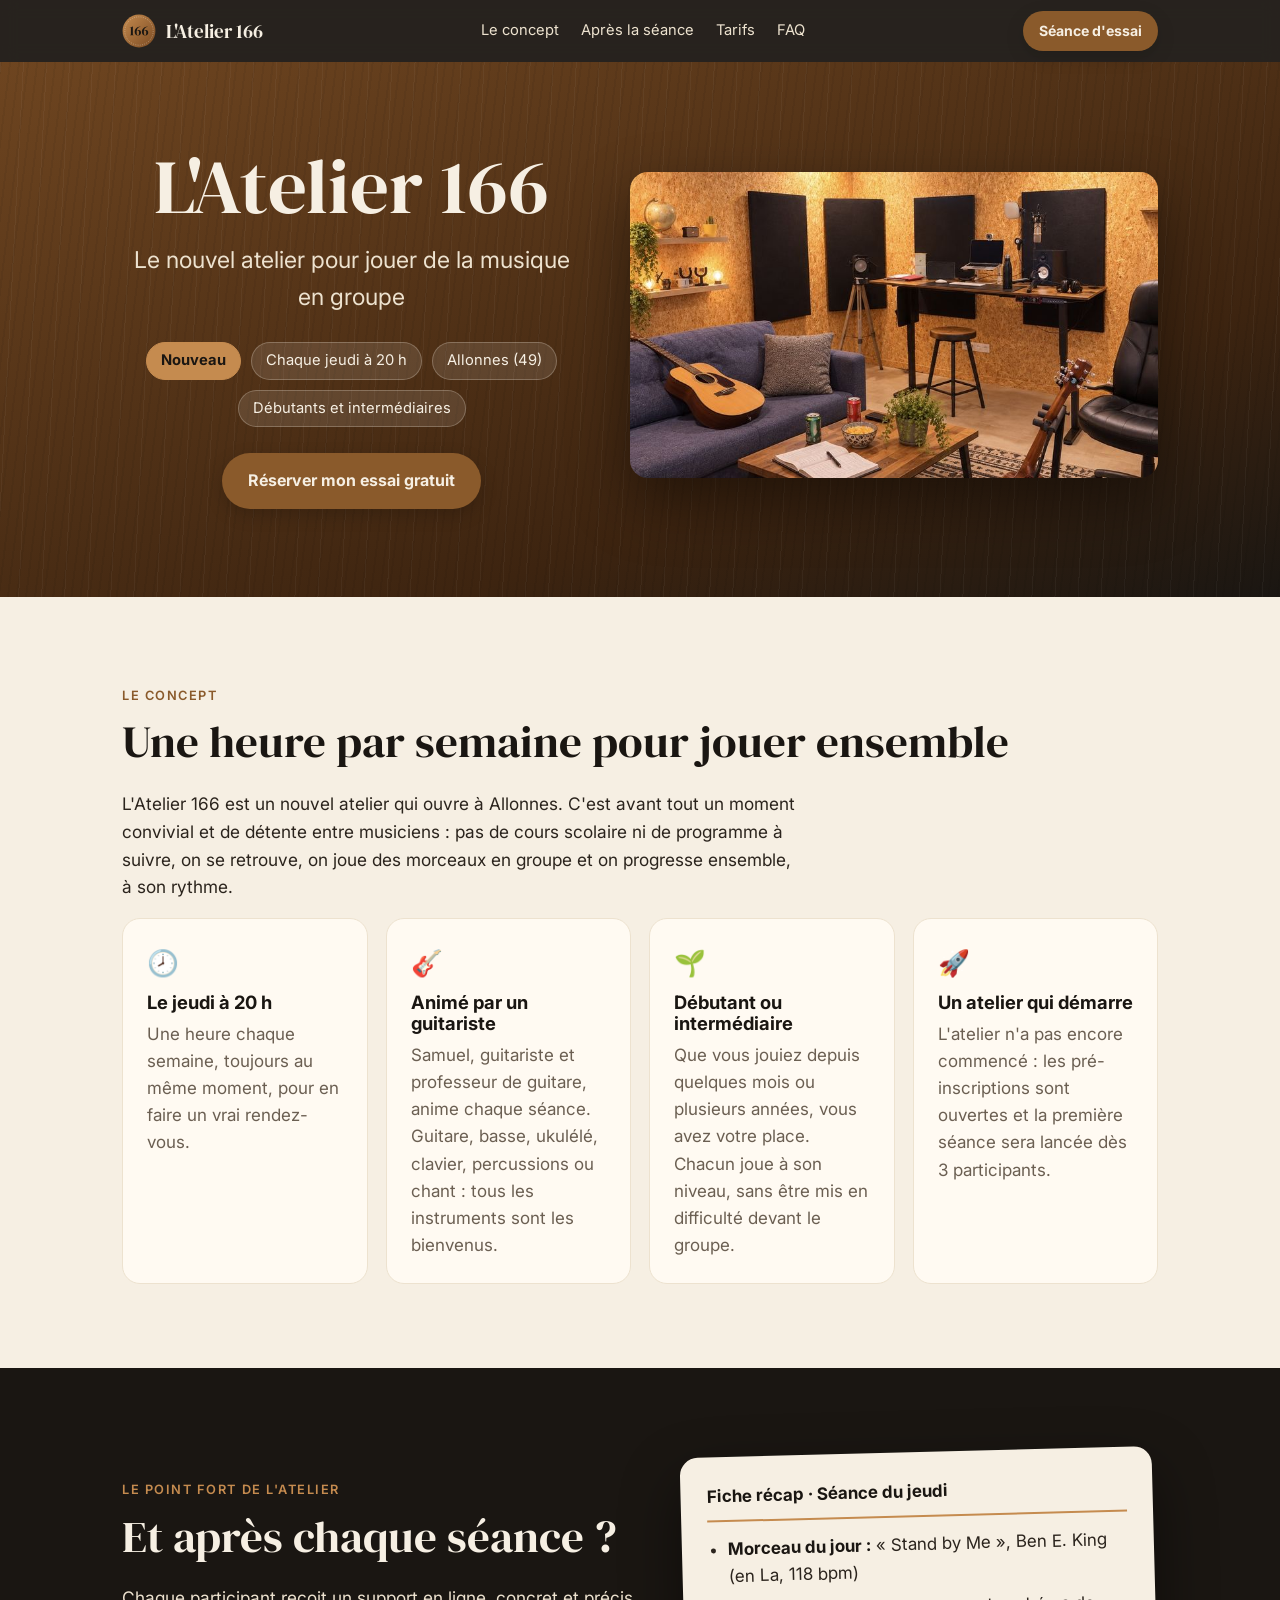
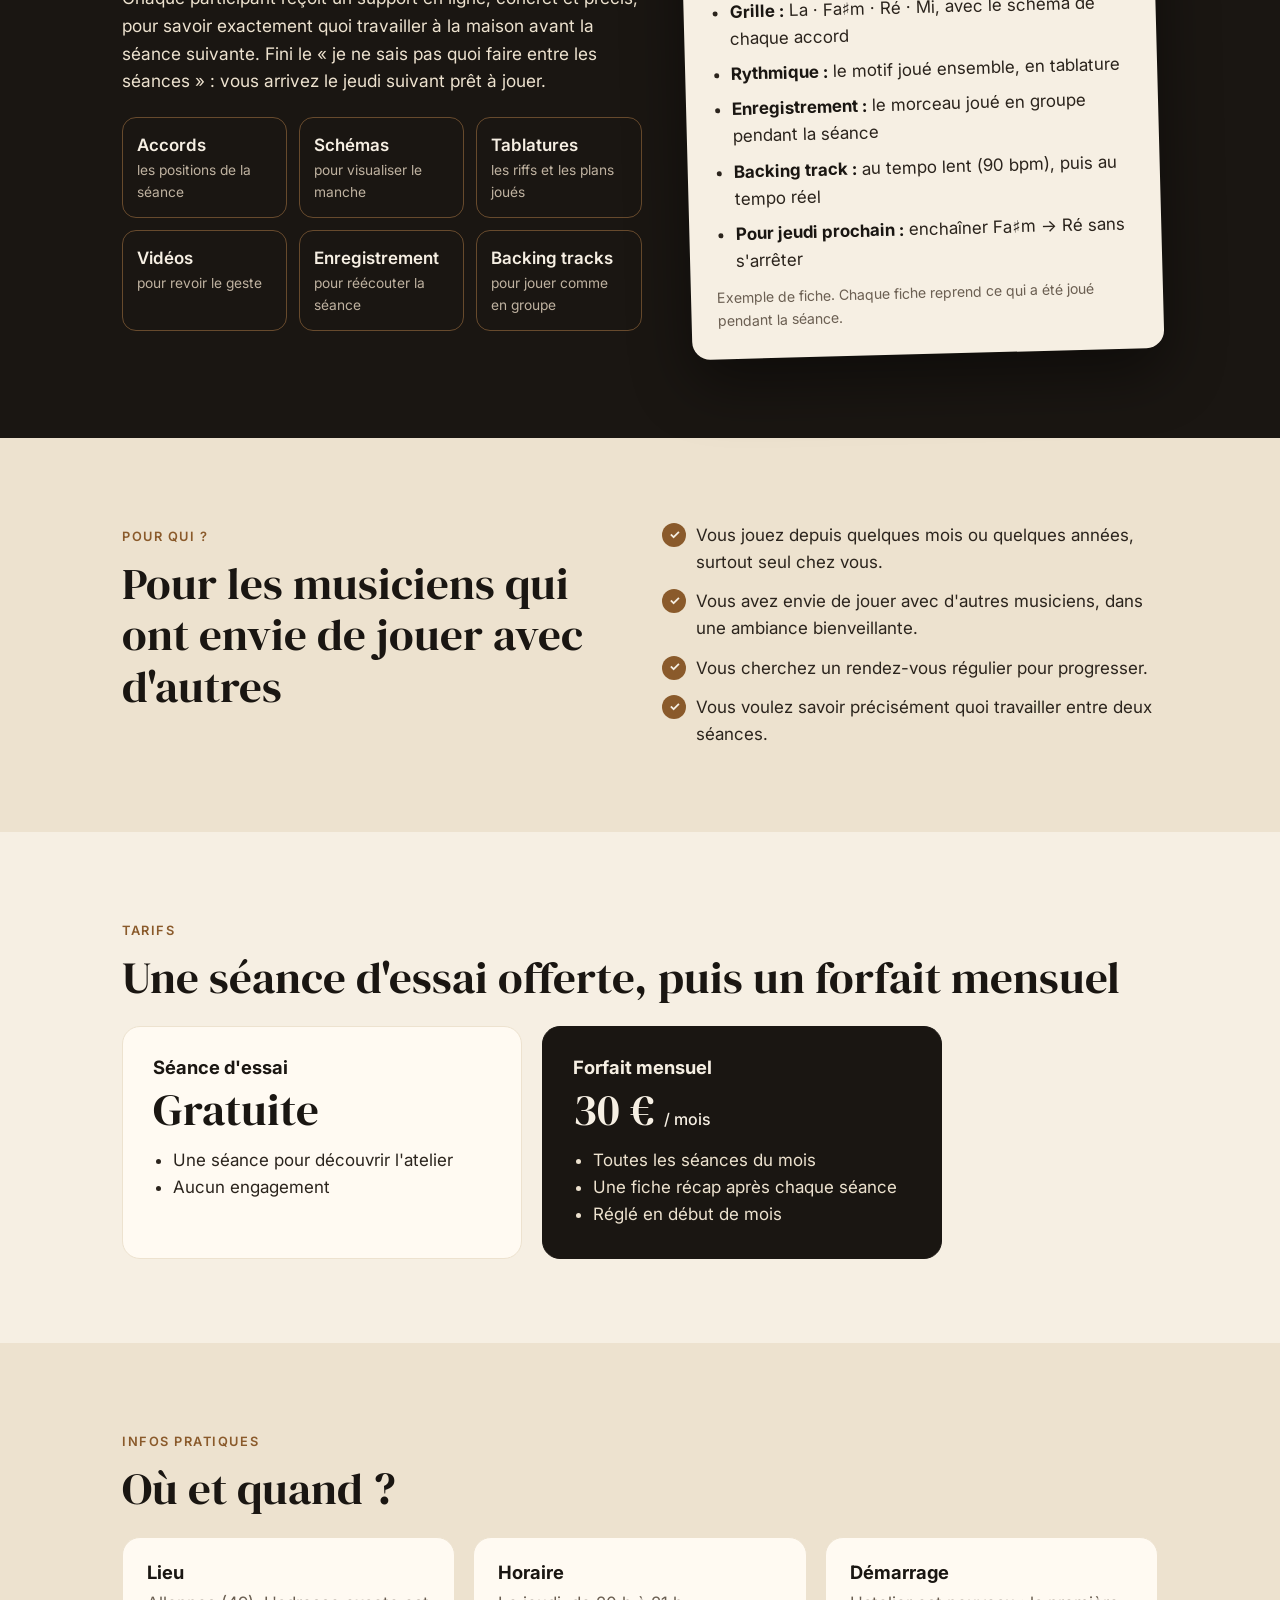
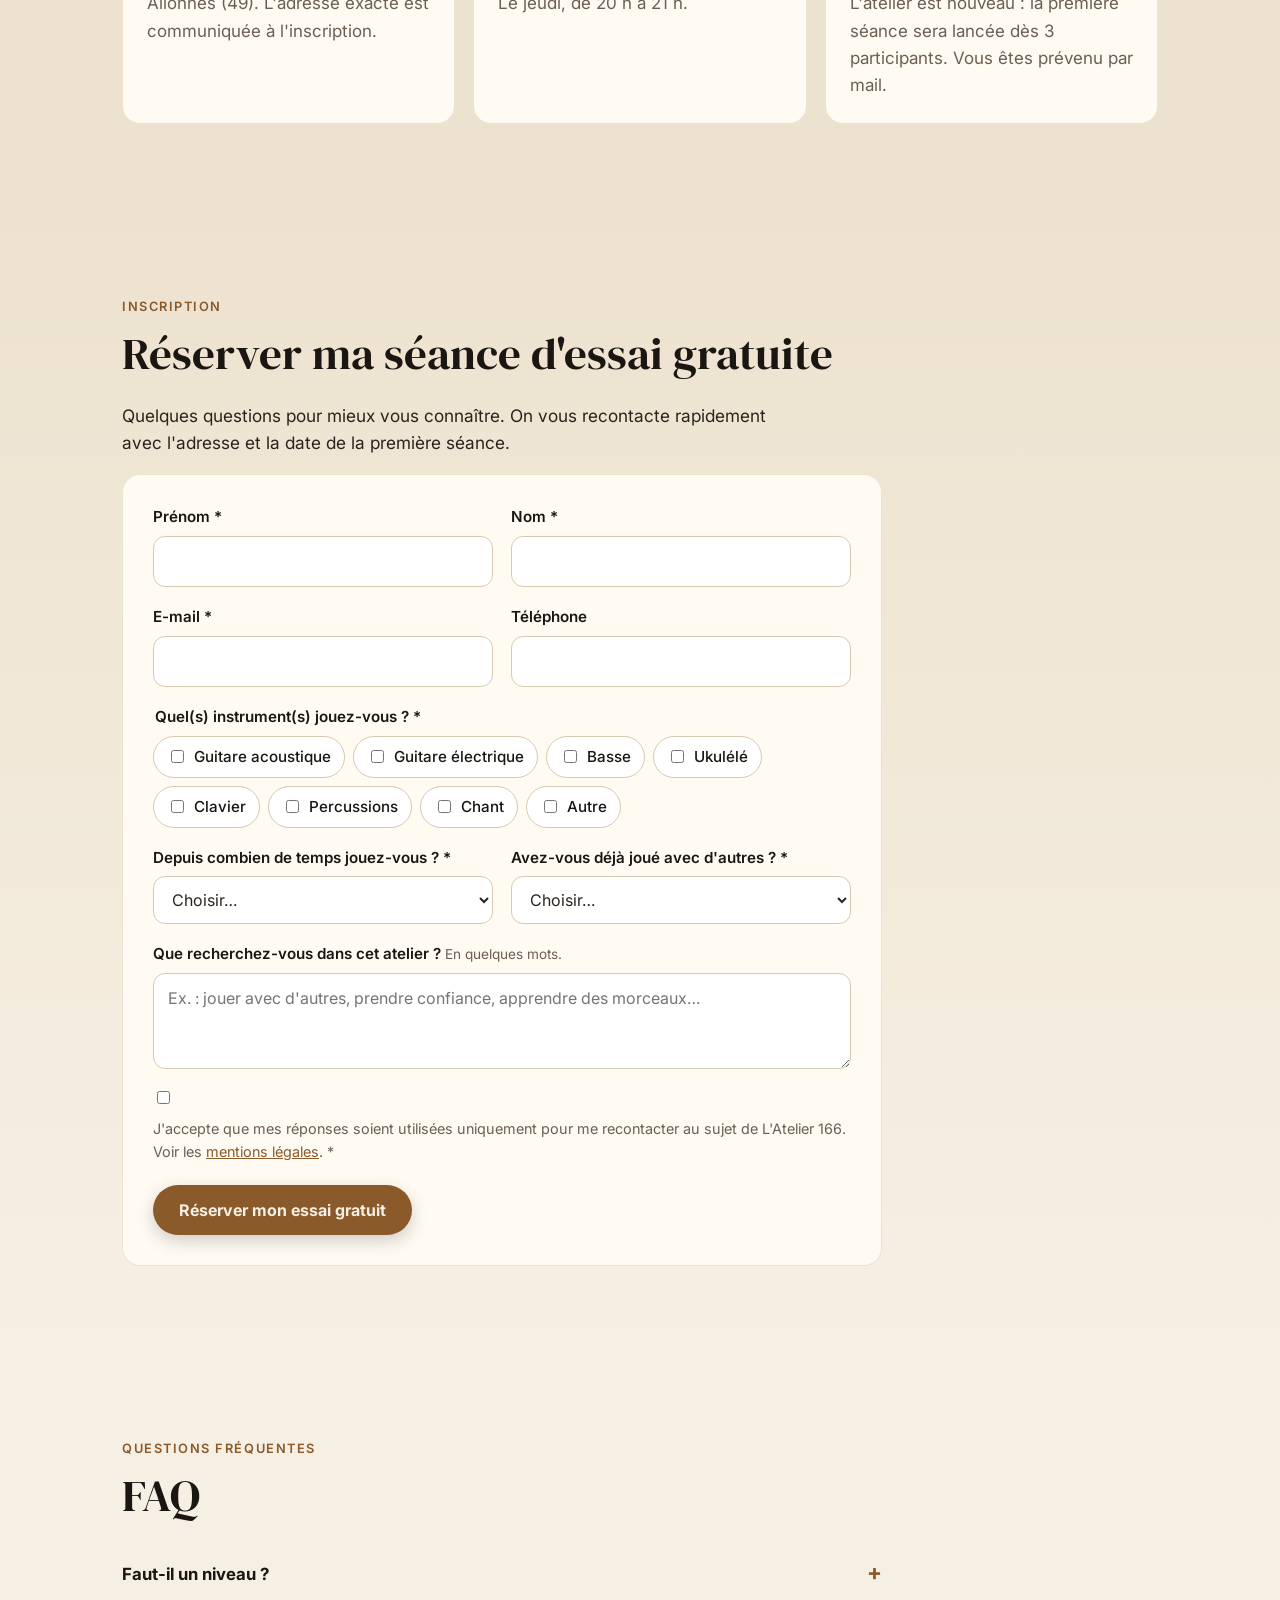
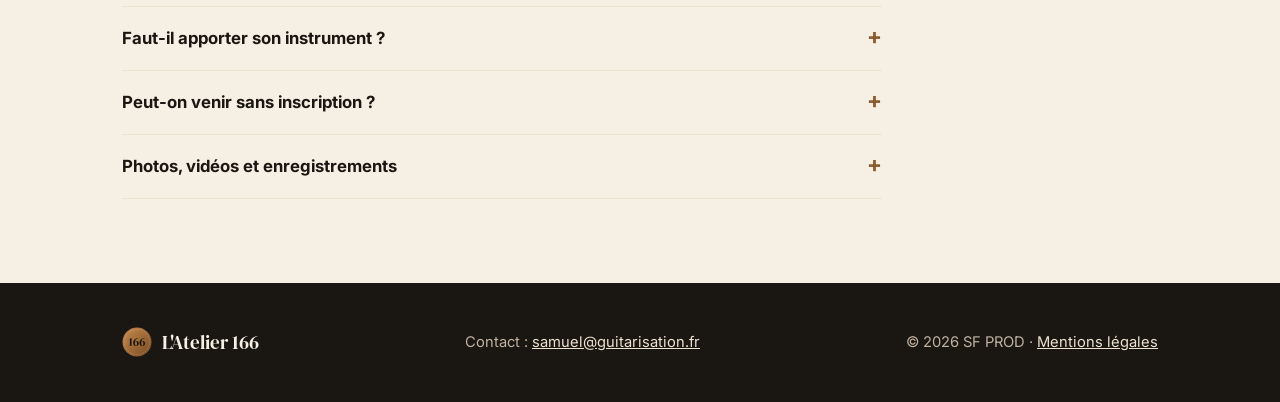
==== commit 09d0f04b: "En-tête : logo retiré du premier bloc (gardé dans la barre du haut et l'onglet) Co-Authored-By: Clau" ====
--- a/index.html
+++ b/index.html
@@ -12,7 +12,7 @@
   <link rel="preconnect" href="https://fonts.googleapis.com">
   <link rel="preconnect" href="https://fonts.gstatic.com" crossorigin>
   <link href="https://fonts.googleapis.com/css2?family=DM+Serif+Display&family=Inter:wght@400;500;600;700&display=swap" rel="stylesheet">
-  <link rel="stylesheet" href="style.css?v=11">
+  <link rel="stylesheet" href="style.css?v=12">
 </head>
 <body>
 
@@ -35,7 +35,6 @@
   <section class="hero">
     <div class="wrap hero-grille">
       <div class="hero-texte">
-        <img class="logo" src="logo.svg?v=2" alt="Logo 166">
         <h1>L'Atelier 166</h1>
         <p class="accroche">Le nouvel atelier pour jouer de la musique en groupe</p>
       </div>
--- a/style.css
+++ b/style.css
@@ -84,7 +84,6 @@
   .hero-photo { align-self: center; }
 }
 @media (max-width: 899px) { .hero { padding: 72px 0 64px; } .hero-photo { max-width: 640px; margin: 0 auto; } }
-.hero .logo { width: 132px; height: 132px; margin: 0 auto 26px; filter: drop-shadow(0 10px 24px rgba(0,0,0,.4)); }
 .hero h1 { color: var(--creme); font-size: clamp(2.8rem, 8.5vw, 4.8rem); margin: 0 0 .15em; }
 .hero .accroche { font-size: clamp(1.15rem, 2.6vw, 1.45rem); color: var(--creme-2); margin-bottom: 0; }
 .hero .infos { display: flex; flex-wrap: wrap; justify-content: center; gap: 10px; }
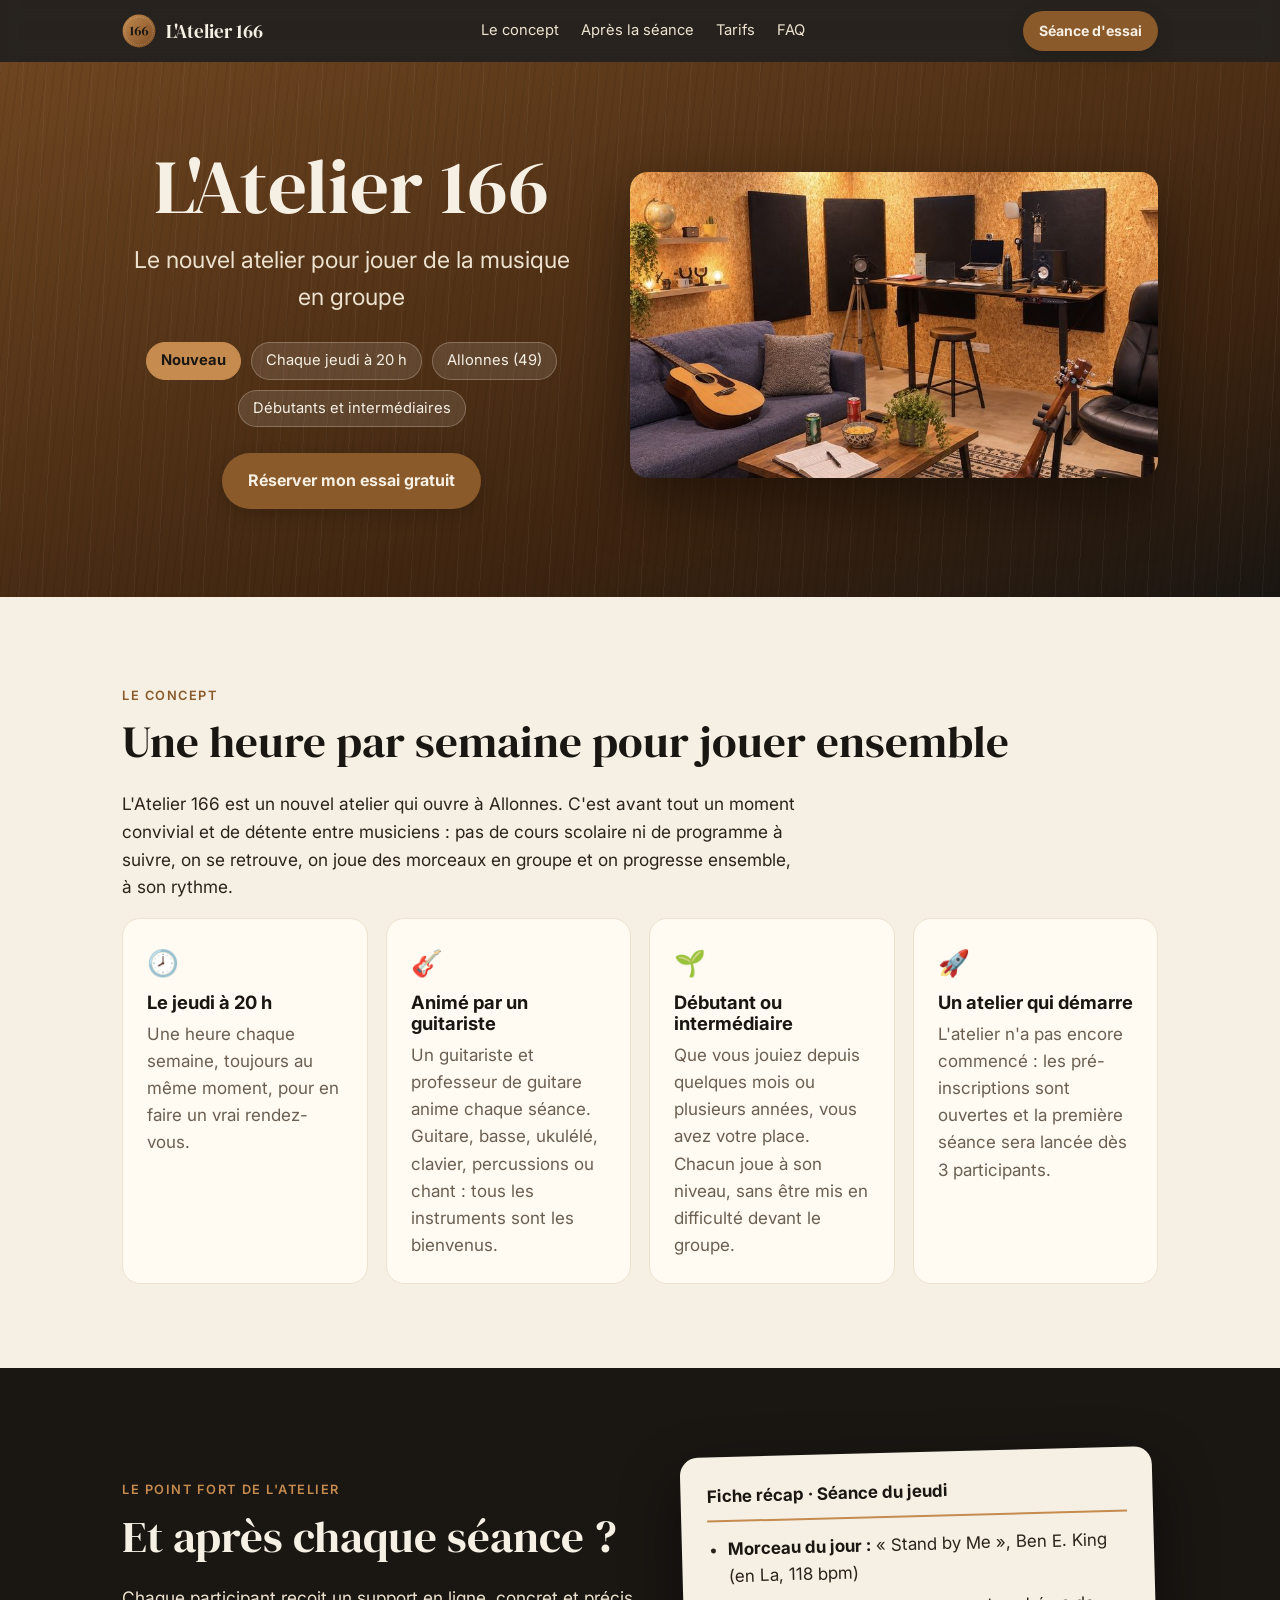
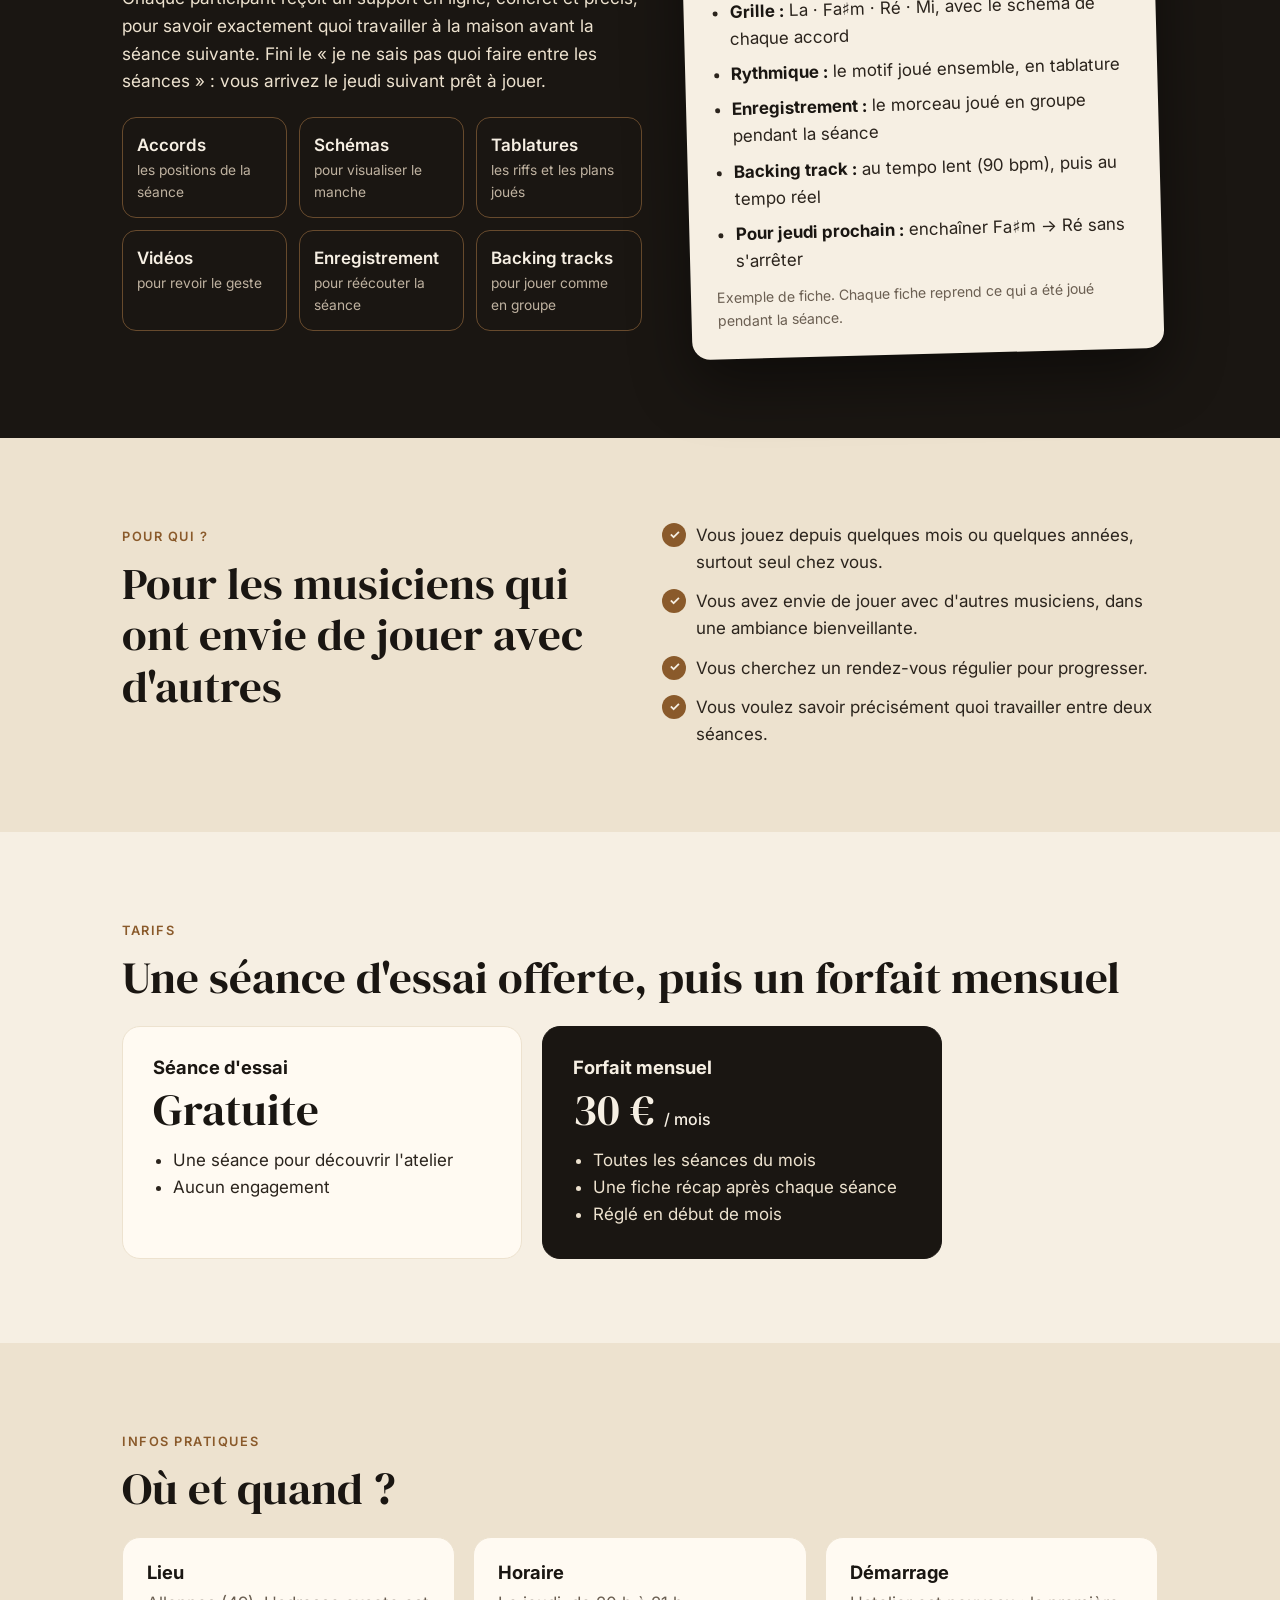
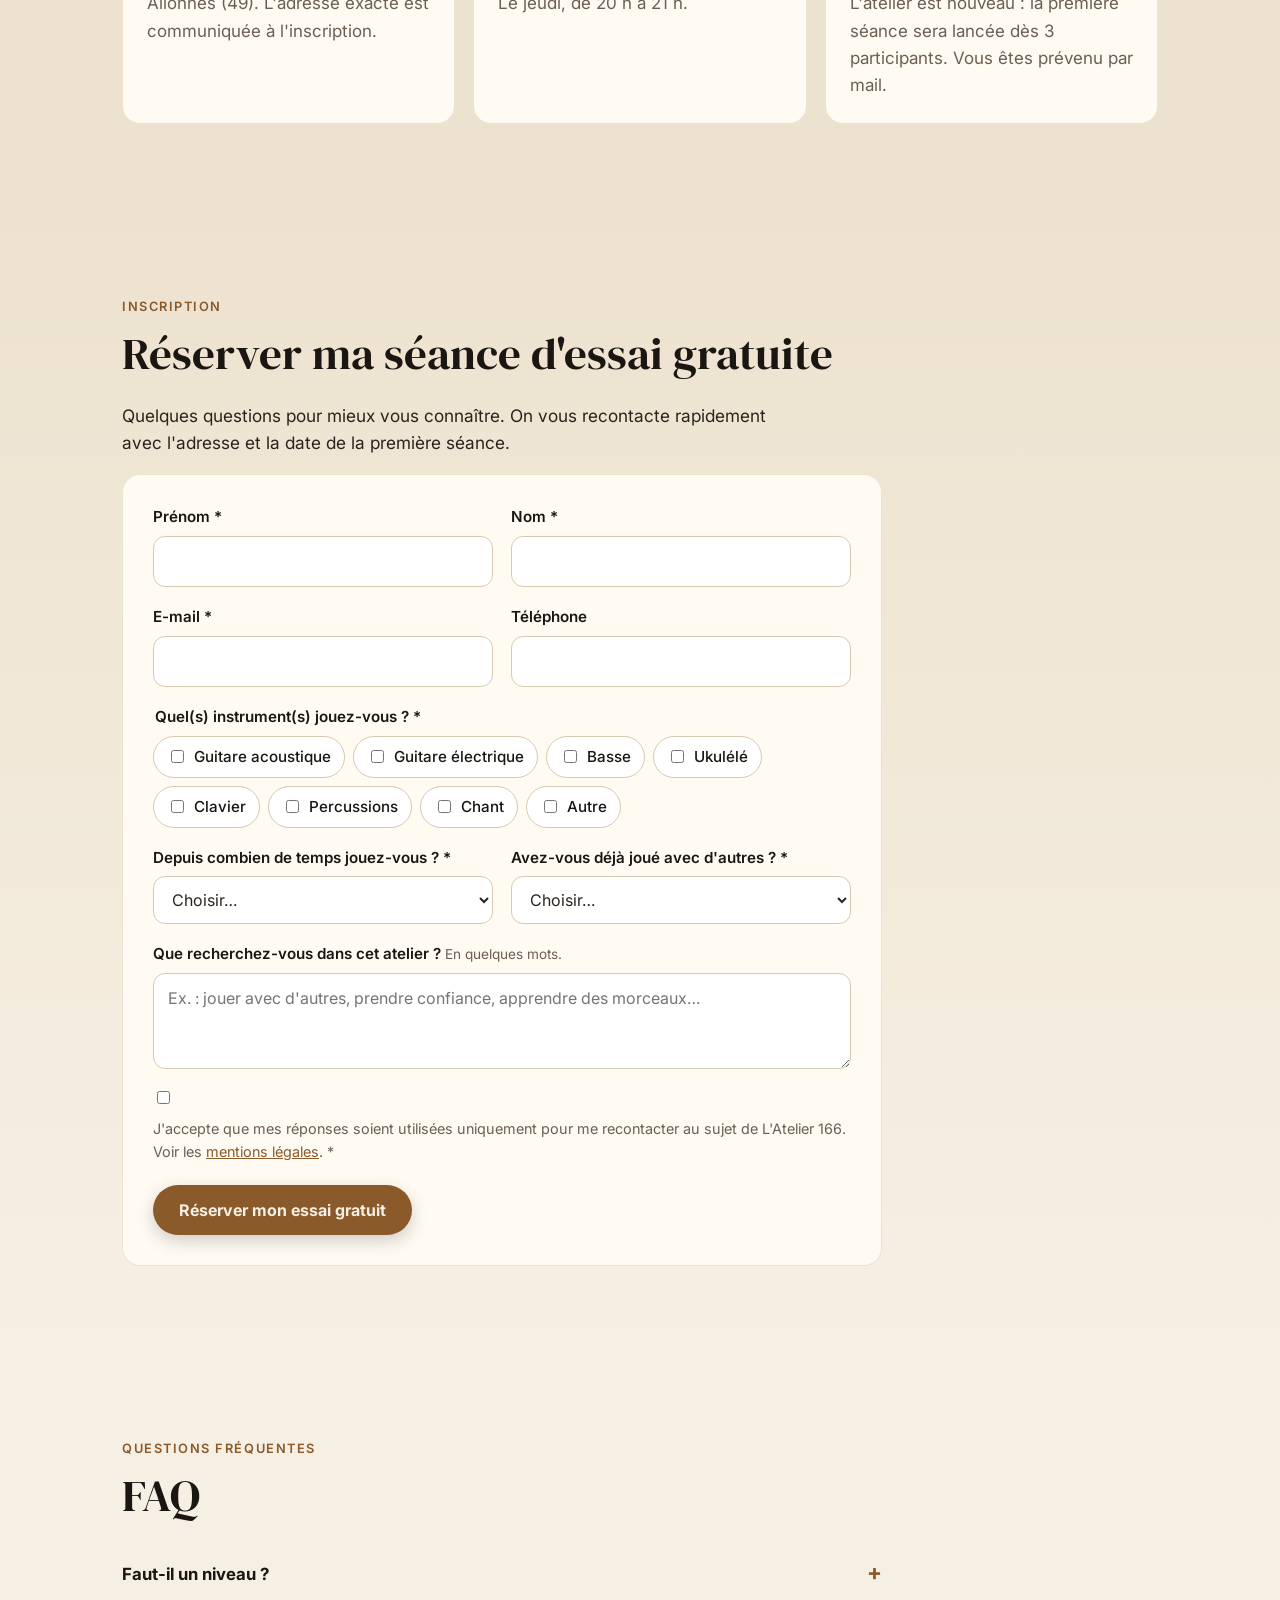
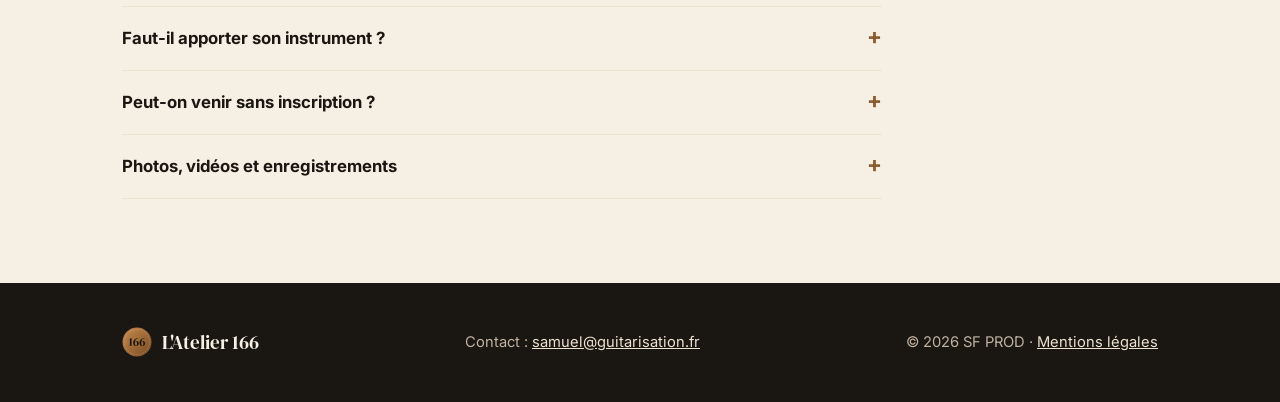
==== commit 5e38a266: "Concept : retrait du prénom (atelier présenté sans nom) Co-Authored-By: Claude Opus 5.5 <noreply@ant" ====
--- a/index.html
+++ b/index.html
@@ -69,7 +69,7 @@
         <div class="carte">
           <div class="ico" aria-hidden="true">🎸</div>
           <h3>Animé par un guitariste</h3>
-          <p>Samuel, guitariste et professeur de guitare, anime chaque séance. Guitare, basse, ukulélé, clavier, percussions ou chant : tous les instruments sont les bienvenus.</p>
+          <p>Un guitariste et professeur de guitare anime chaque séance. Guitare, basse, ukulélé, clavier, percussions ou chant : tous les instruments sont les bienvenus.</p>
         </div>
         <div class="carte">
           <div class="ico" aria-hidden="true">🌱</div>
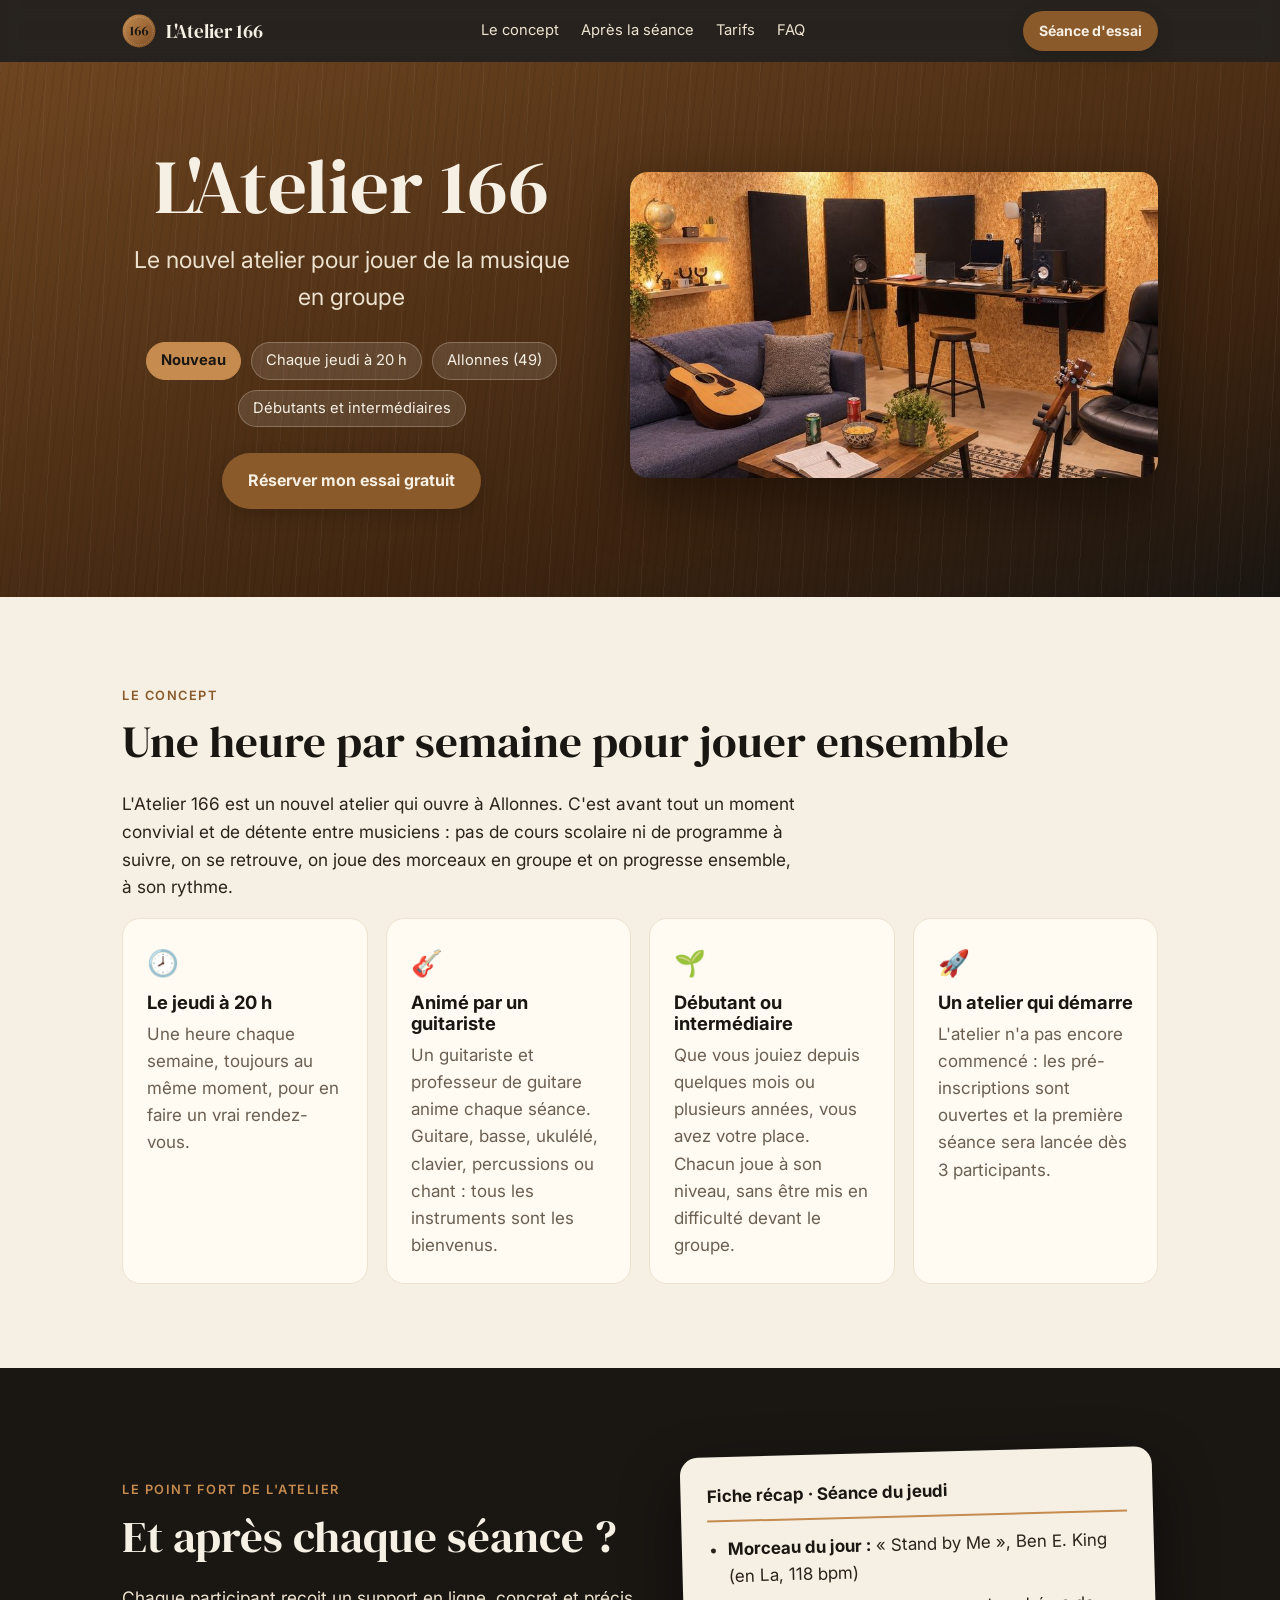
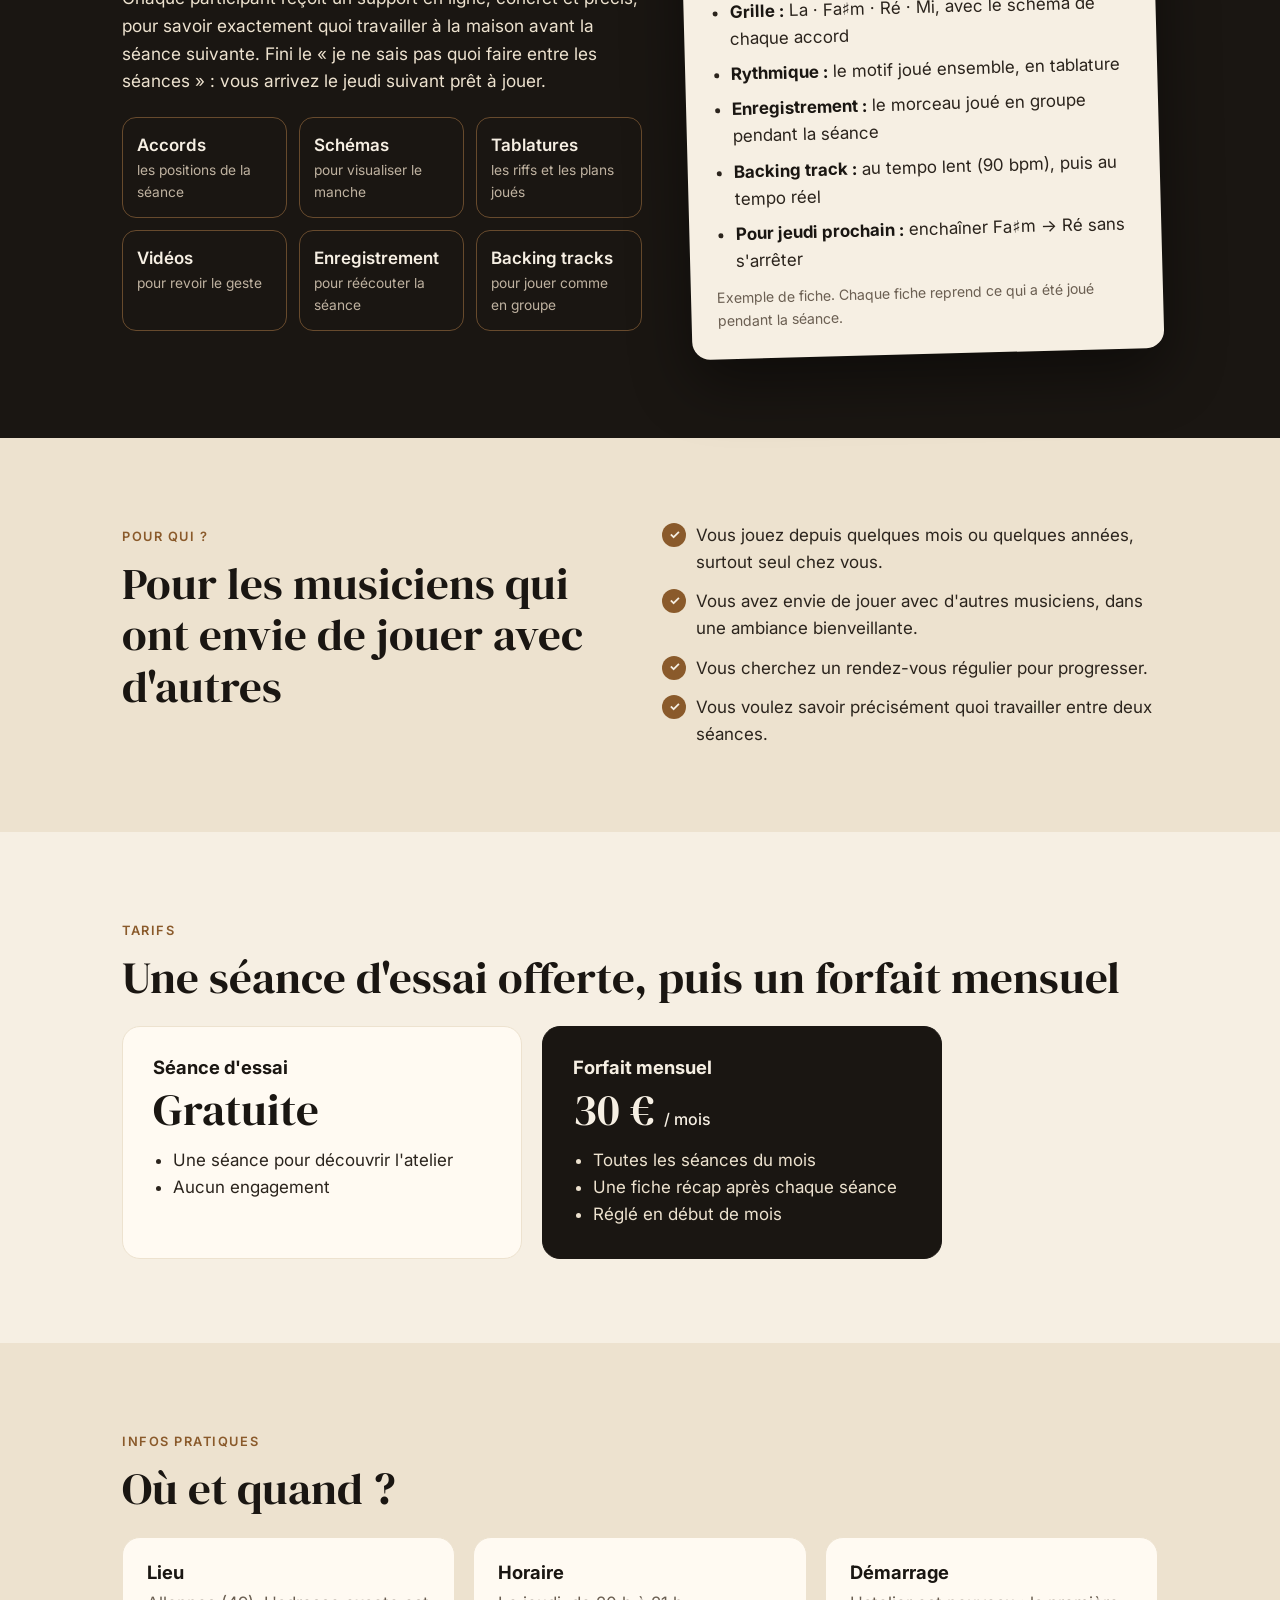
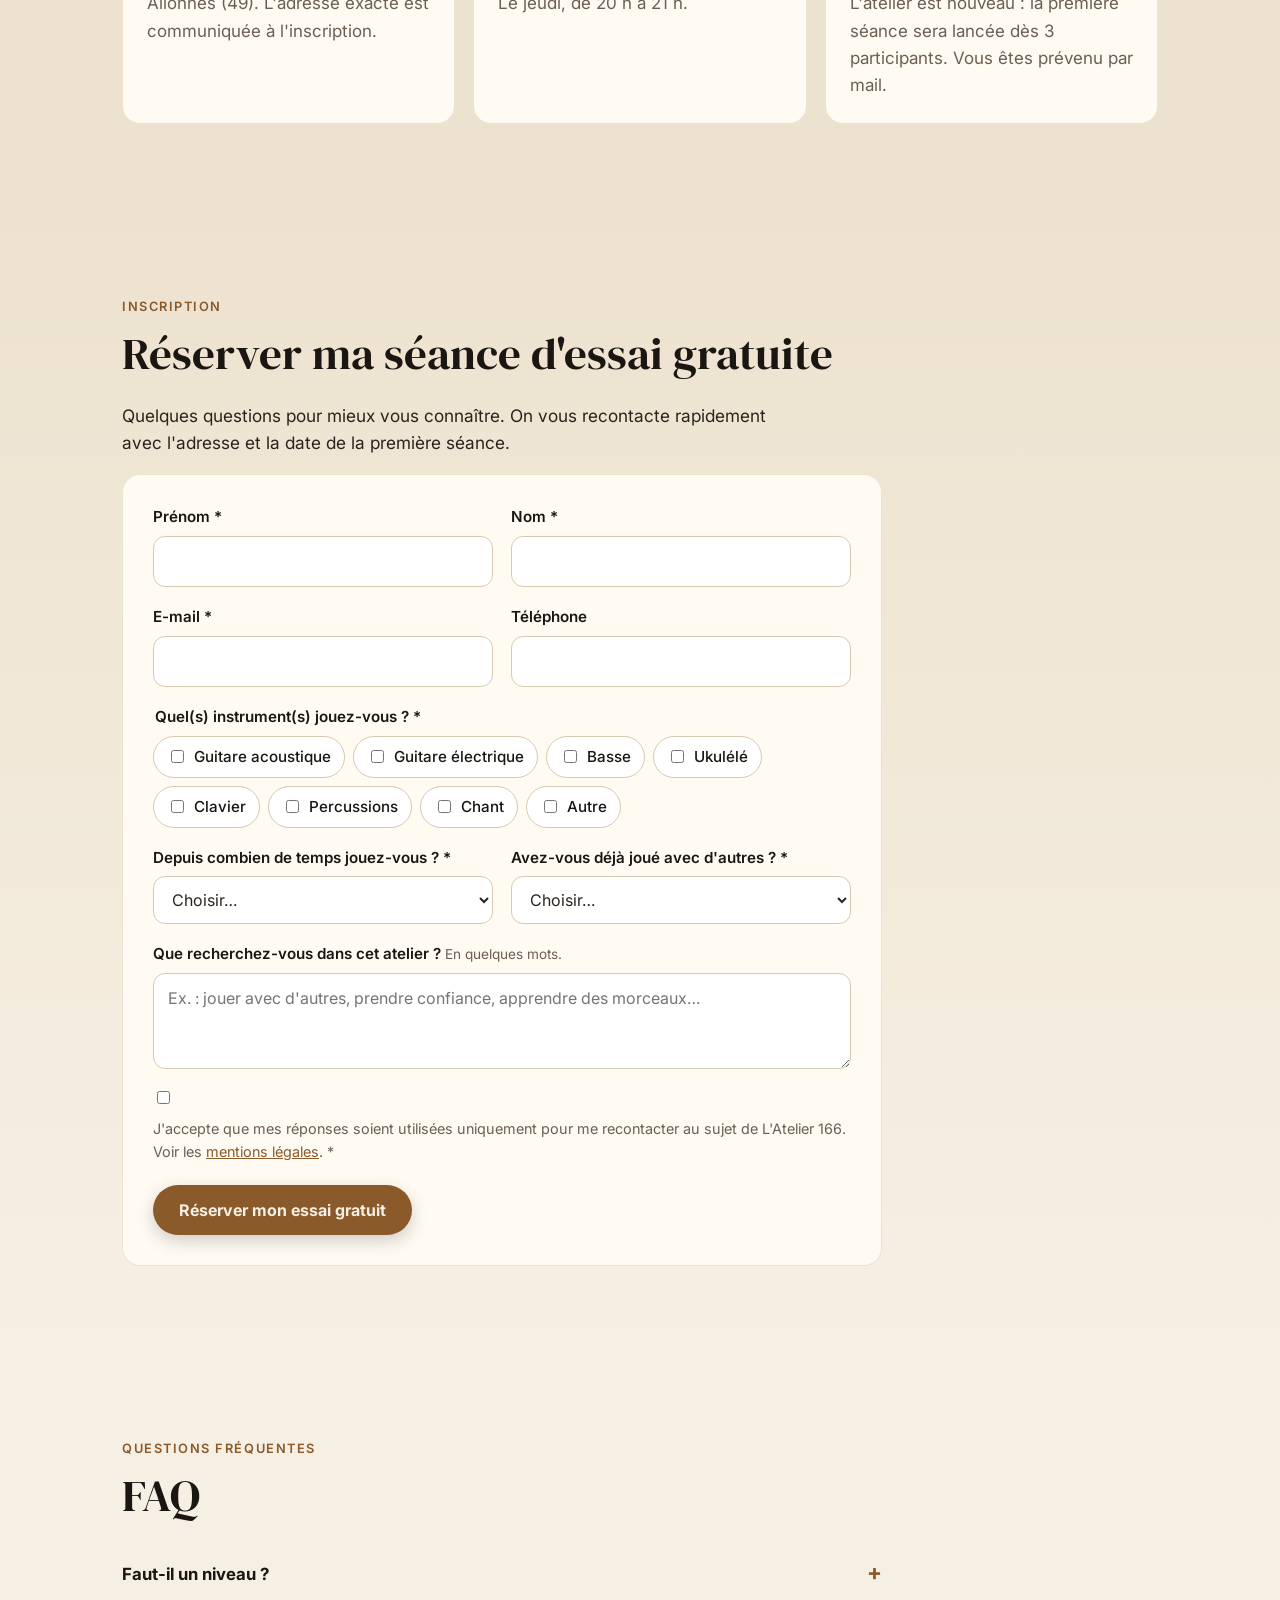
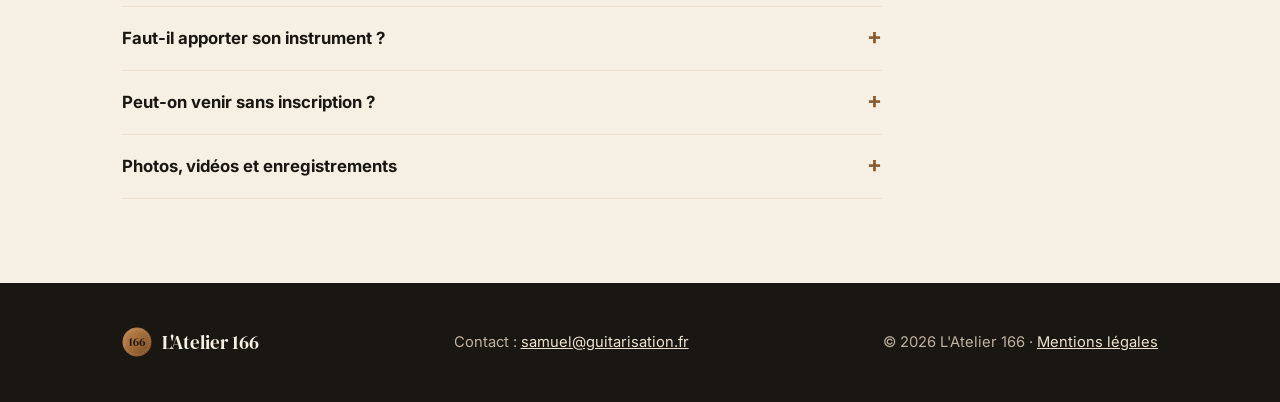
==== commit b729309a: "Retrait de toute mention de SF PROD sur le site Co-Authored-By: Claude Opus 5.5 <noreply@anthropic.c" ====
--- a/index.html
+++ b/index.html
@@ -292,7 +292,7 @@
   <div class="wrap">
     <div class="marque"><img src="logo.svg?v=2" alt=""> L'Atelier 166</div>
     <div>Contact : <a href="mailto:samuel@guitarisation.fr">samuel@guitarisation.fr</a></div>
-    <div>© <span id="annee">2026</span> SF PROD · <a href="mentions-legales.html">Mentions légales</a></div>
+    <div>© <span id="annee">2026</span> L'Atelier 166 · <a href="mentions-legales.html">Mentions légales</a></div>
   </div>
 </footer>
 
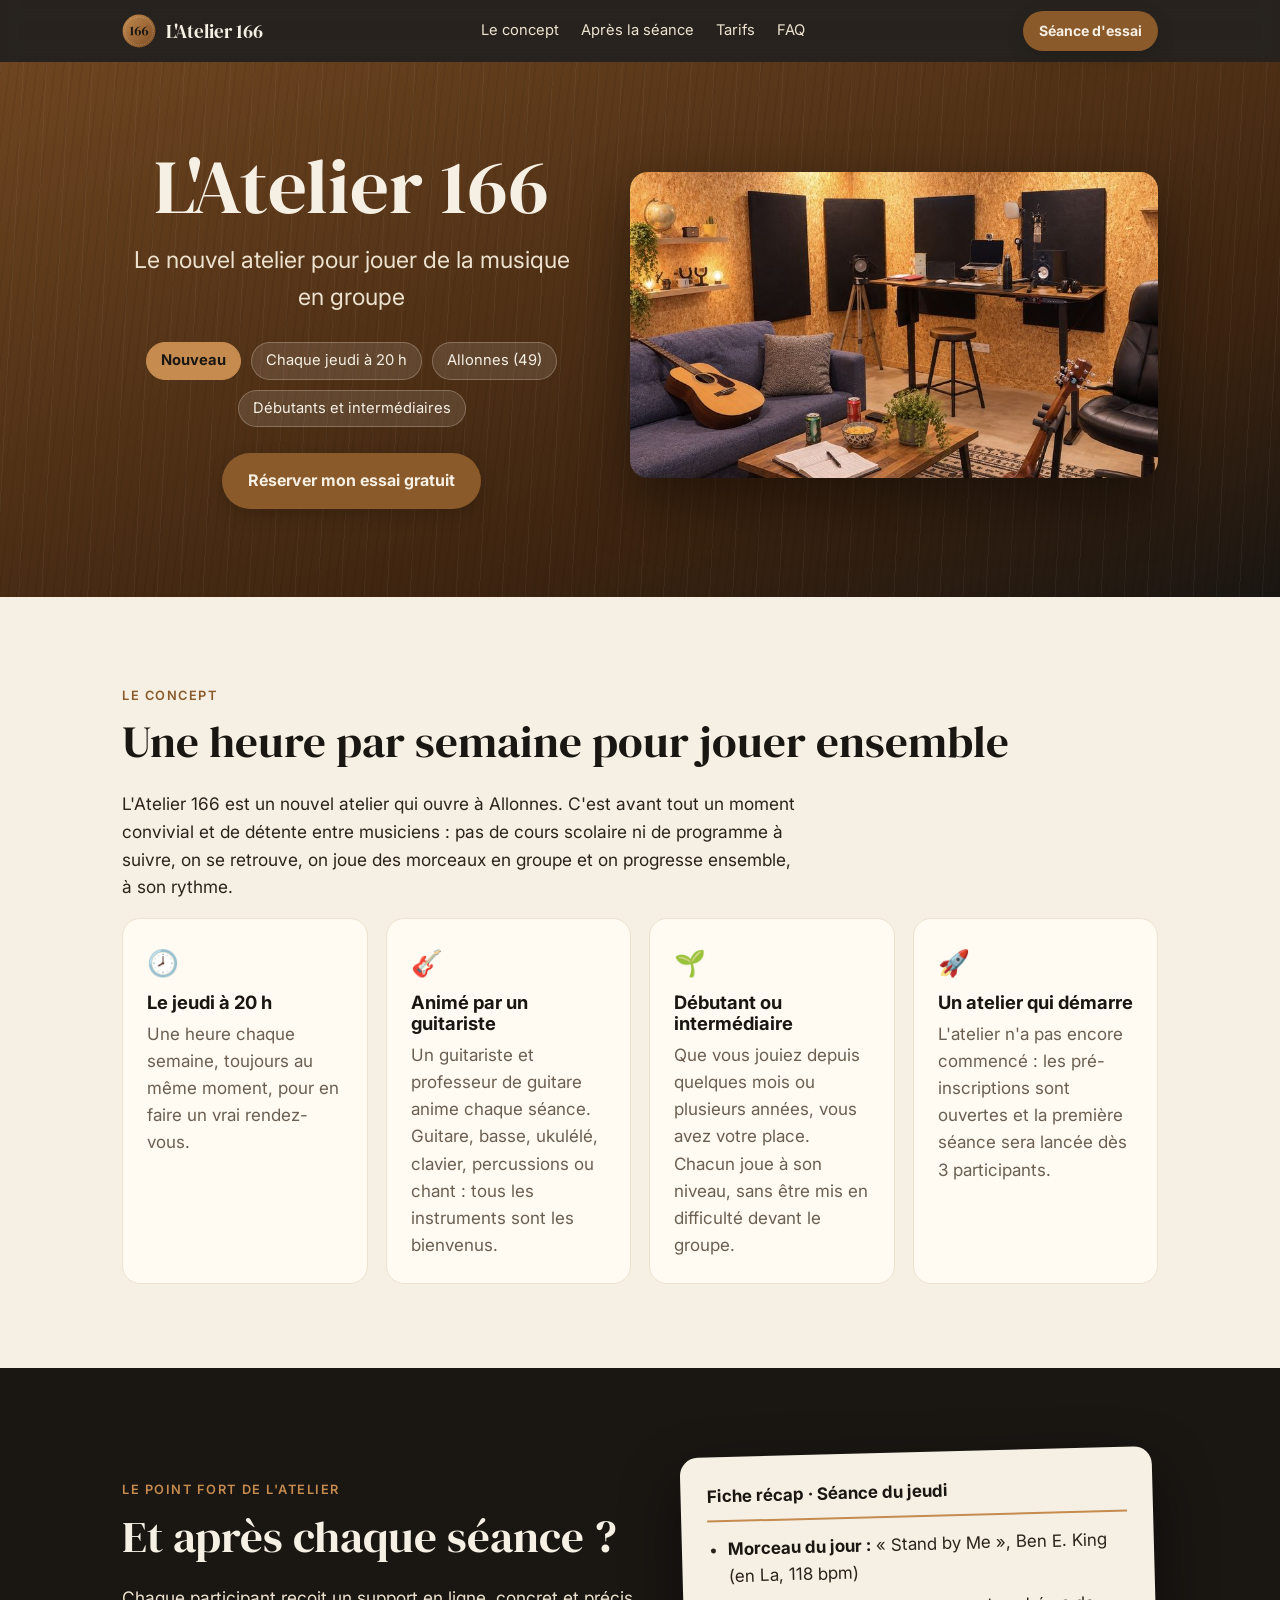
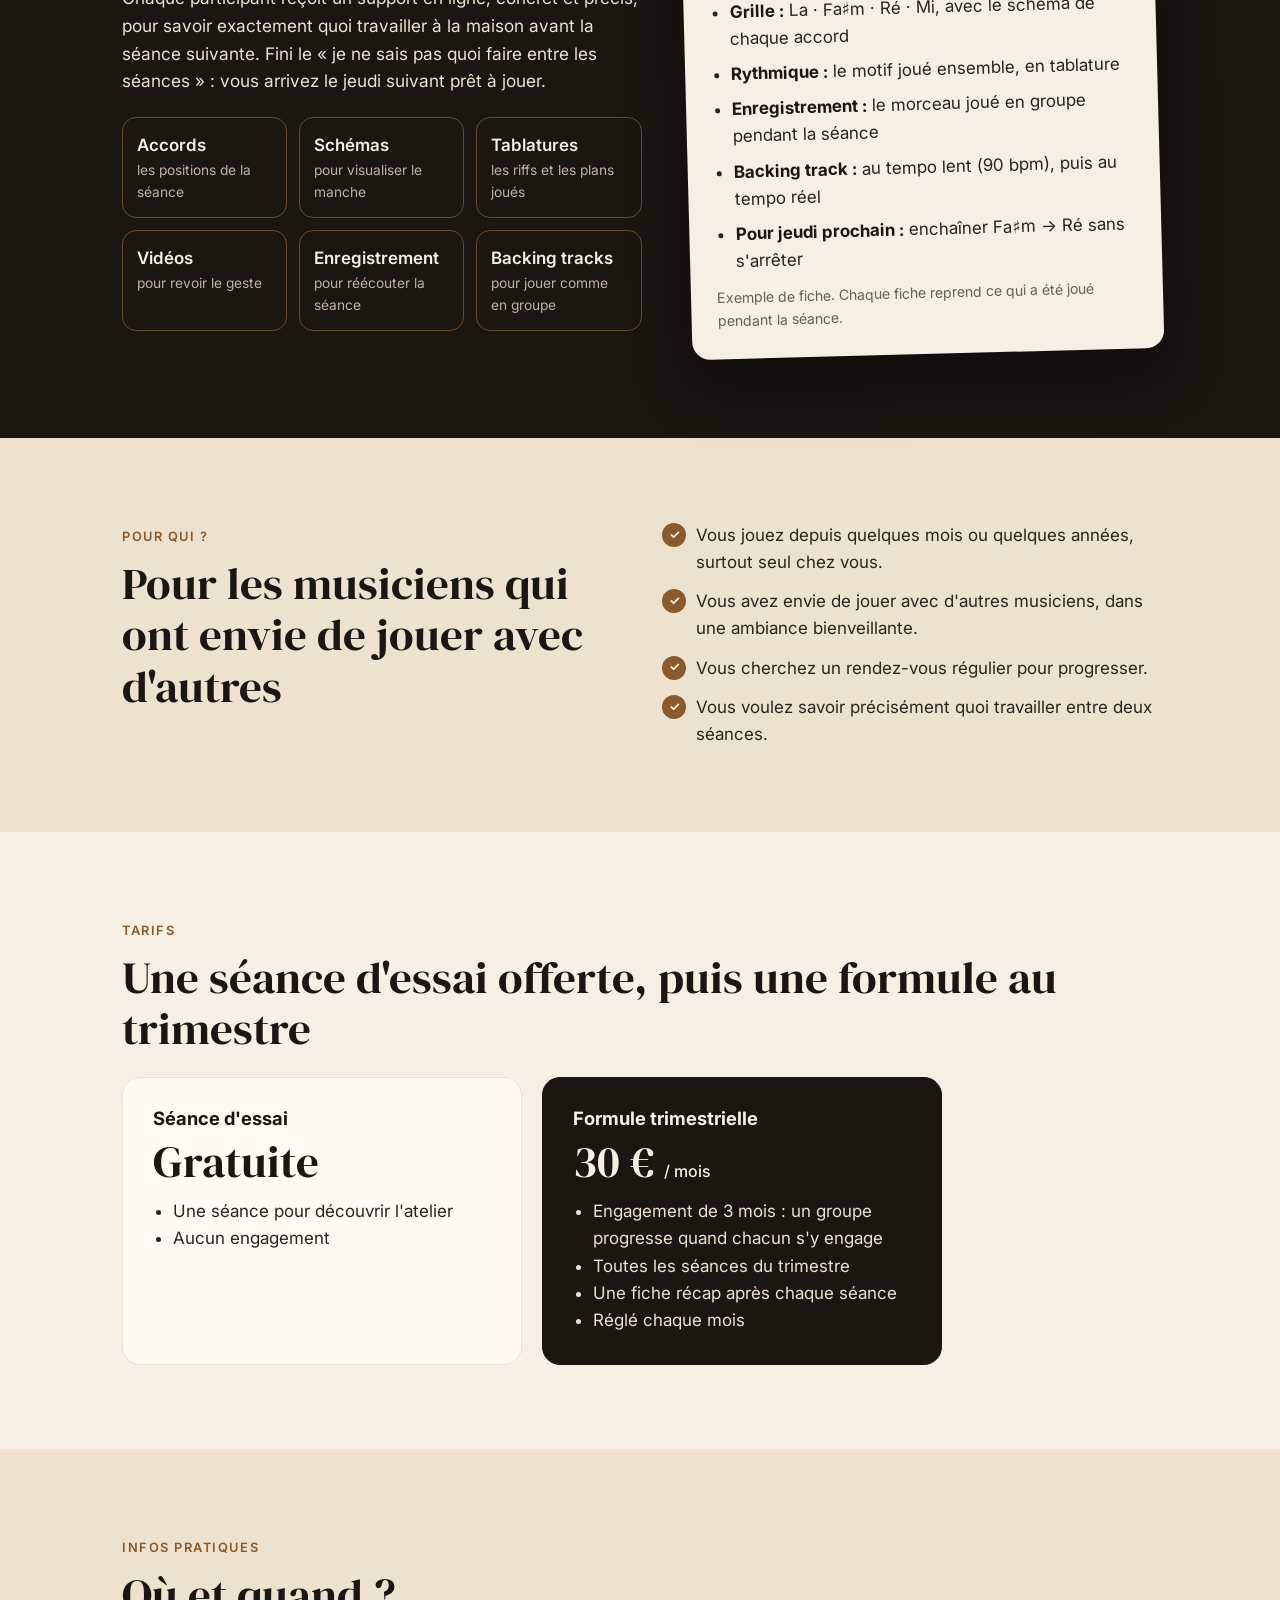
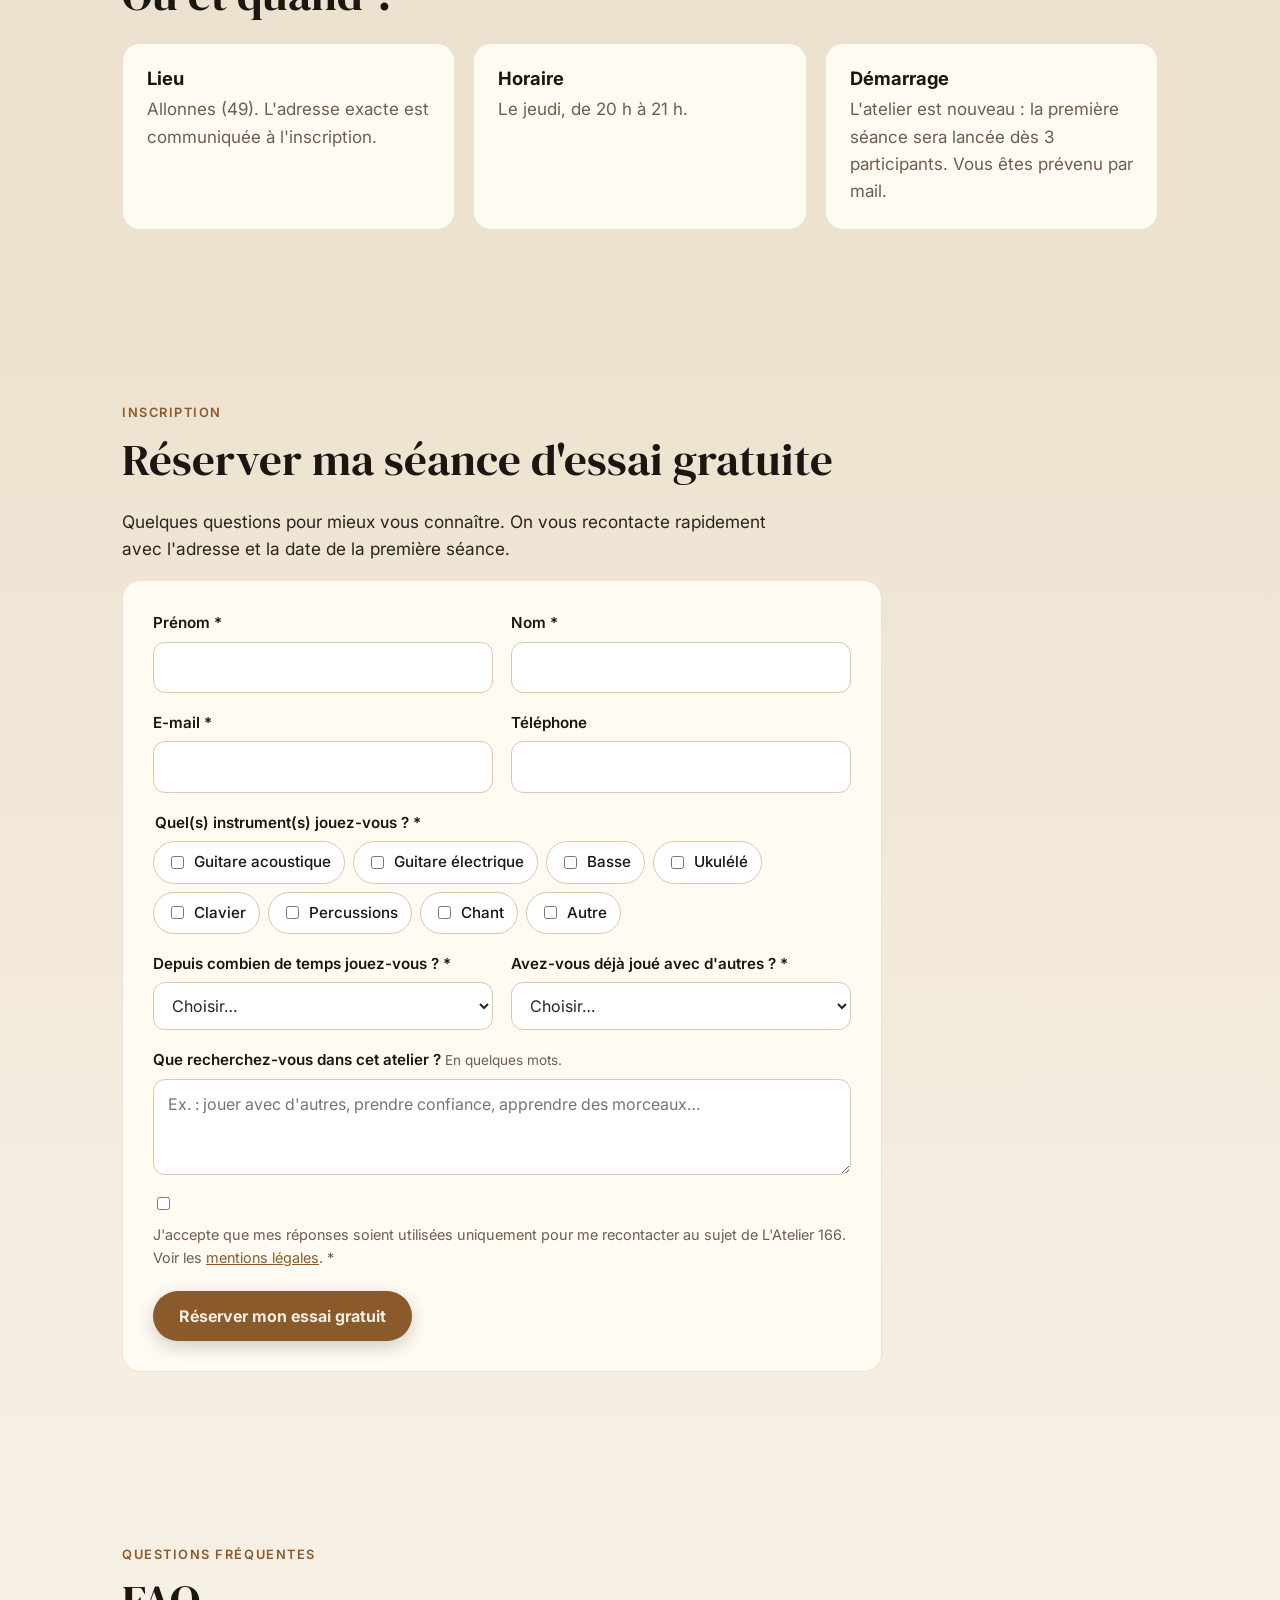
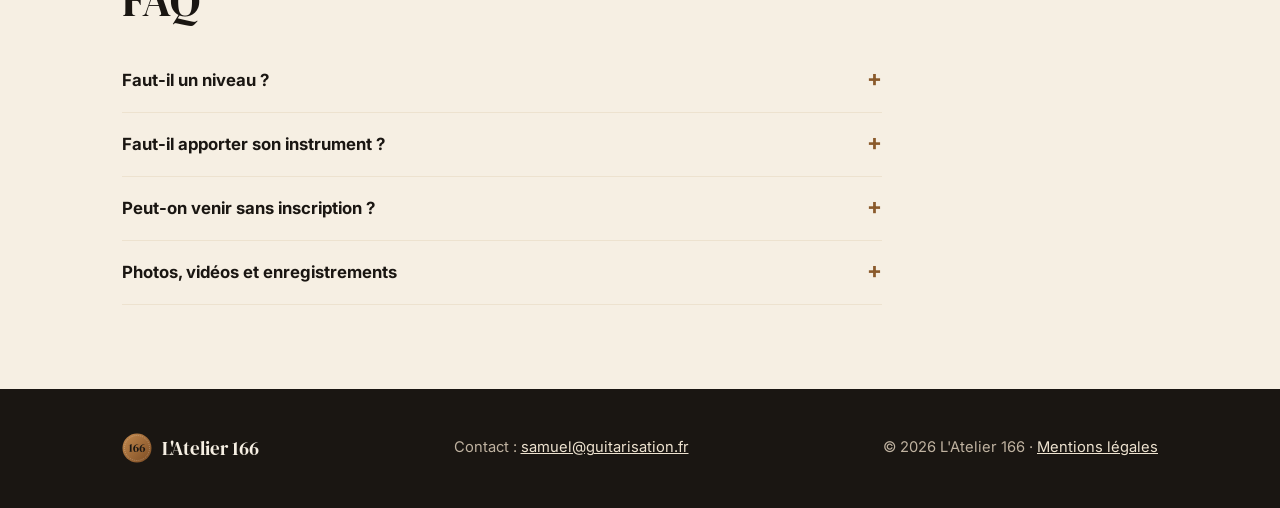
==== commit 711b62bf: "Tarifs : formule trimestrielle (engagement 3 mois, 30 € réglés chaque mois) Co-Authored-By: Claude O" ====
--- a/index.html
+++ b/index.html
@@ -4,7 +4,7 @@
   <meta charset="utf-8">
   <meta name="viewport" content="width=device-width, initial-scale=1">
   <title>L'Atelier 166 · Jouer de la musique en groupe à Allonnes (49)</title>
-  <meta name="description" content="L'Atelier 166 : un nouvel atelier pour jouer de la musique en groupe, chaque jeudi à 20 h à Allonnes (49). Pour musiciens débutants et intermédiaires. Séance d'essai gratuite, puis 30 € par mois.">
+  <meta name="description" content="L'Atelier 166 : un nouvel atelier pour jouer de la musique en groupe, chaque jeudi à 20 h à Allonnes (49). Pour musiciens débutants et intermédiaires. Séance d'essai gratuite, puis formule trimestrielle à 30 € par mois.">
   <meta property="og:title" content="L'Atelier 166 · Jouer de la musique en groupe">
   <meta property="og:description" content="Nouvel atelier, chaque jeudi à 20 h à Allonnes (49). Séance d'essai gratuite.">
   <meta property="og:type" content="website">
@@ -136,7 +136,7 @@
   <section id="tarifs">
     <div class="wrap">
       <span class="eyebrow">Tarifs</span>
-      <h2>Une séance d'essai offerte, puis un forfait mensuel</h2>
+      <h2>Une séance d'essai offerte, puis une formule au trimestre</h2>
       <div class="tarifs-grille">
         <div class="tarif">
           <h3>Séance d'essai</h3>
@@ -147,12 +147,13 @@
           </ul>
         </div>
         <div class="tarif fort">
-          <h3>Forfait mensuel</h3>
+          <h3>Formule trimestrielle</h3>
           <div class="prix">30 € <small>/ mois</small></div>
           <ul>
-            <li>Toutes les séances du mois</li>
+            <li>Engagement de 3 mois : un groupe progresse quand chacun s'y engage</li>
+            <li>Toutes les séances du trimestre</li>
             <li>Une fiche récap après chaque séance</li>
-            <li>Réglé en début de mois</li>
+            <li>Réglé chaque mois</li>
           </ul>
         </div>
       </div>
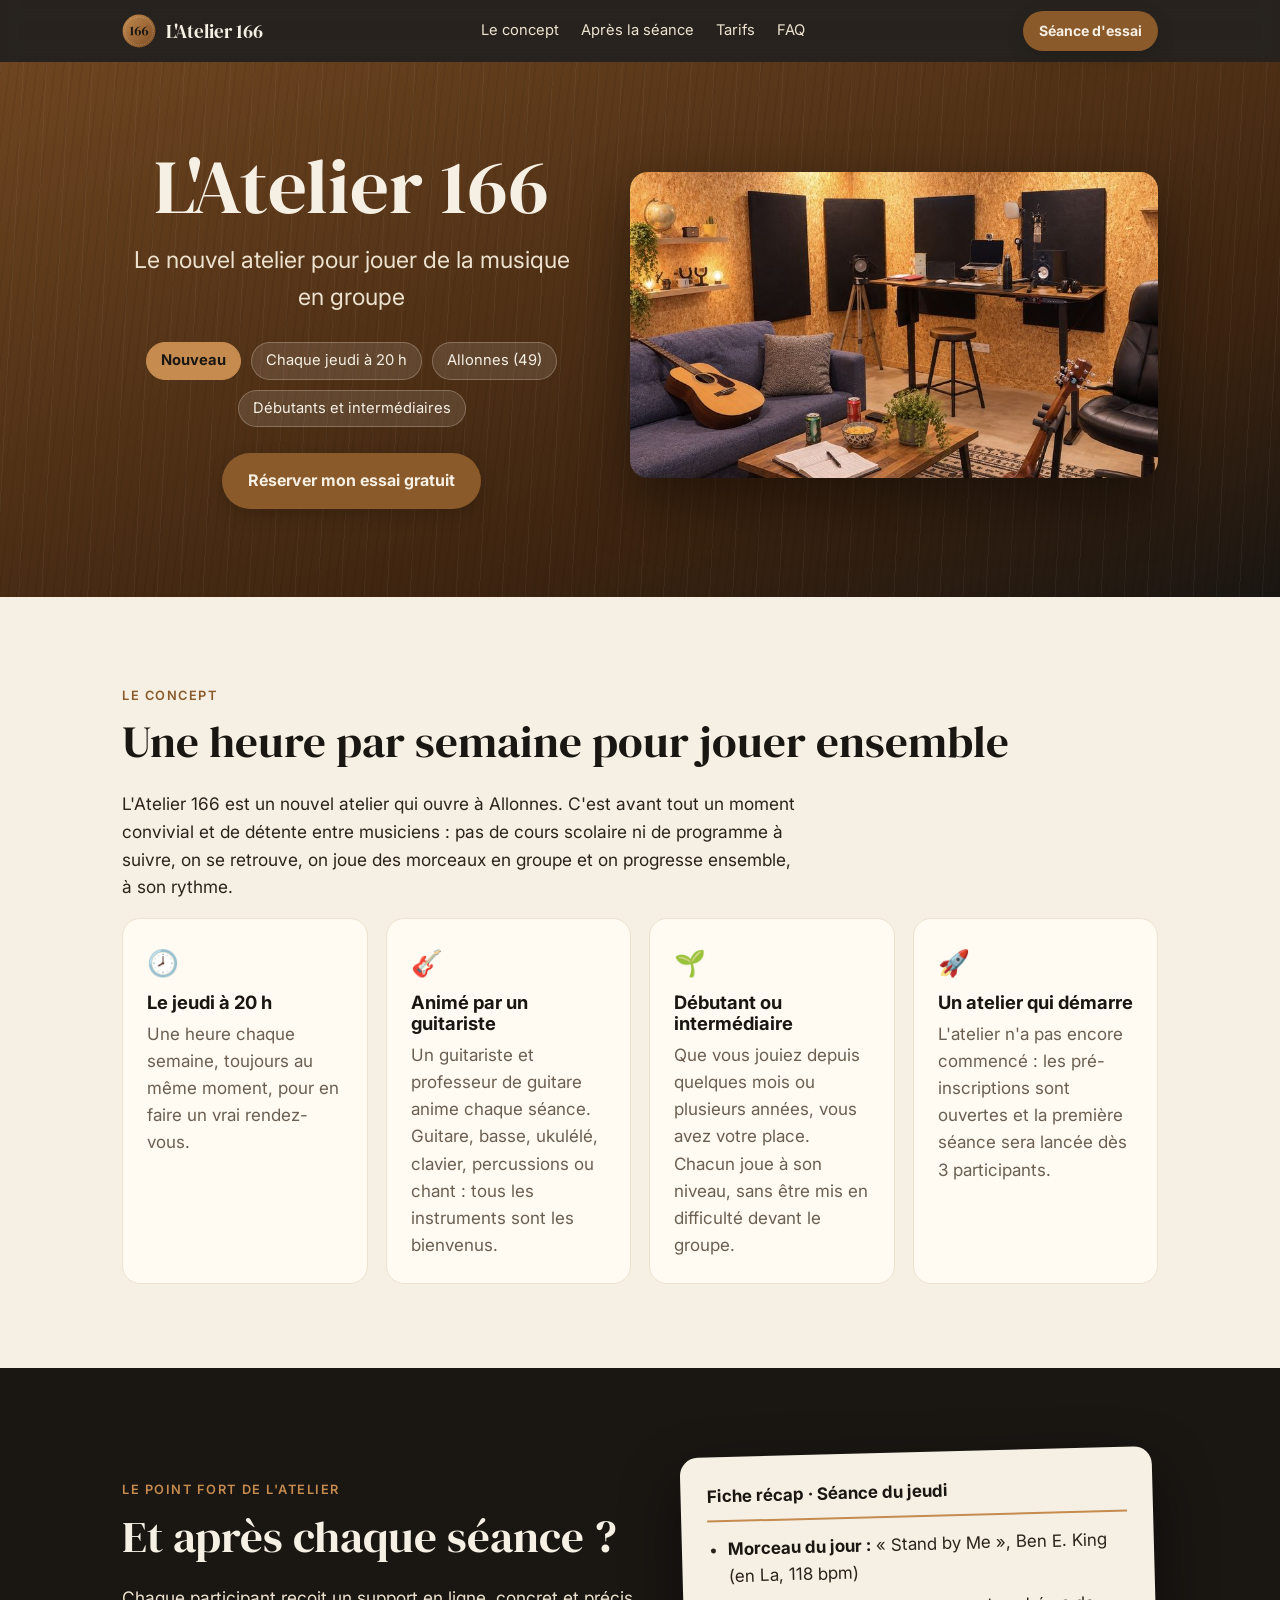
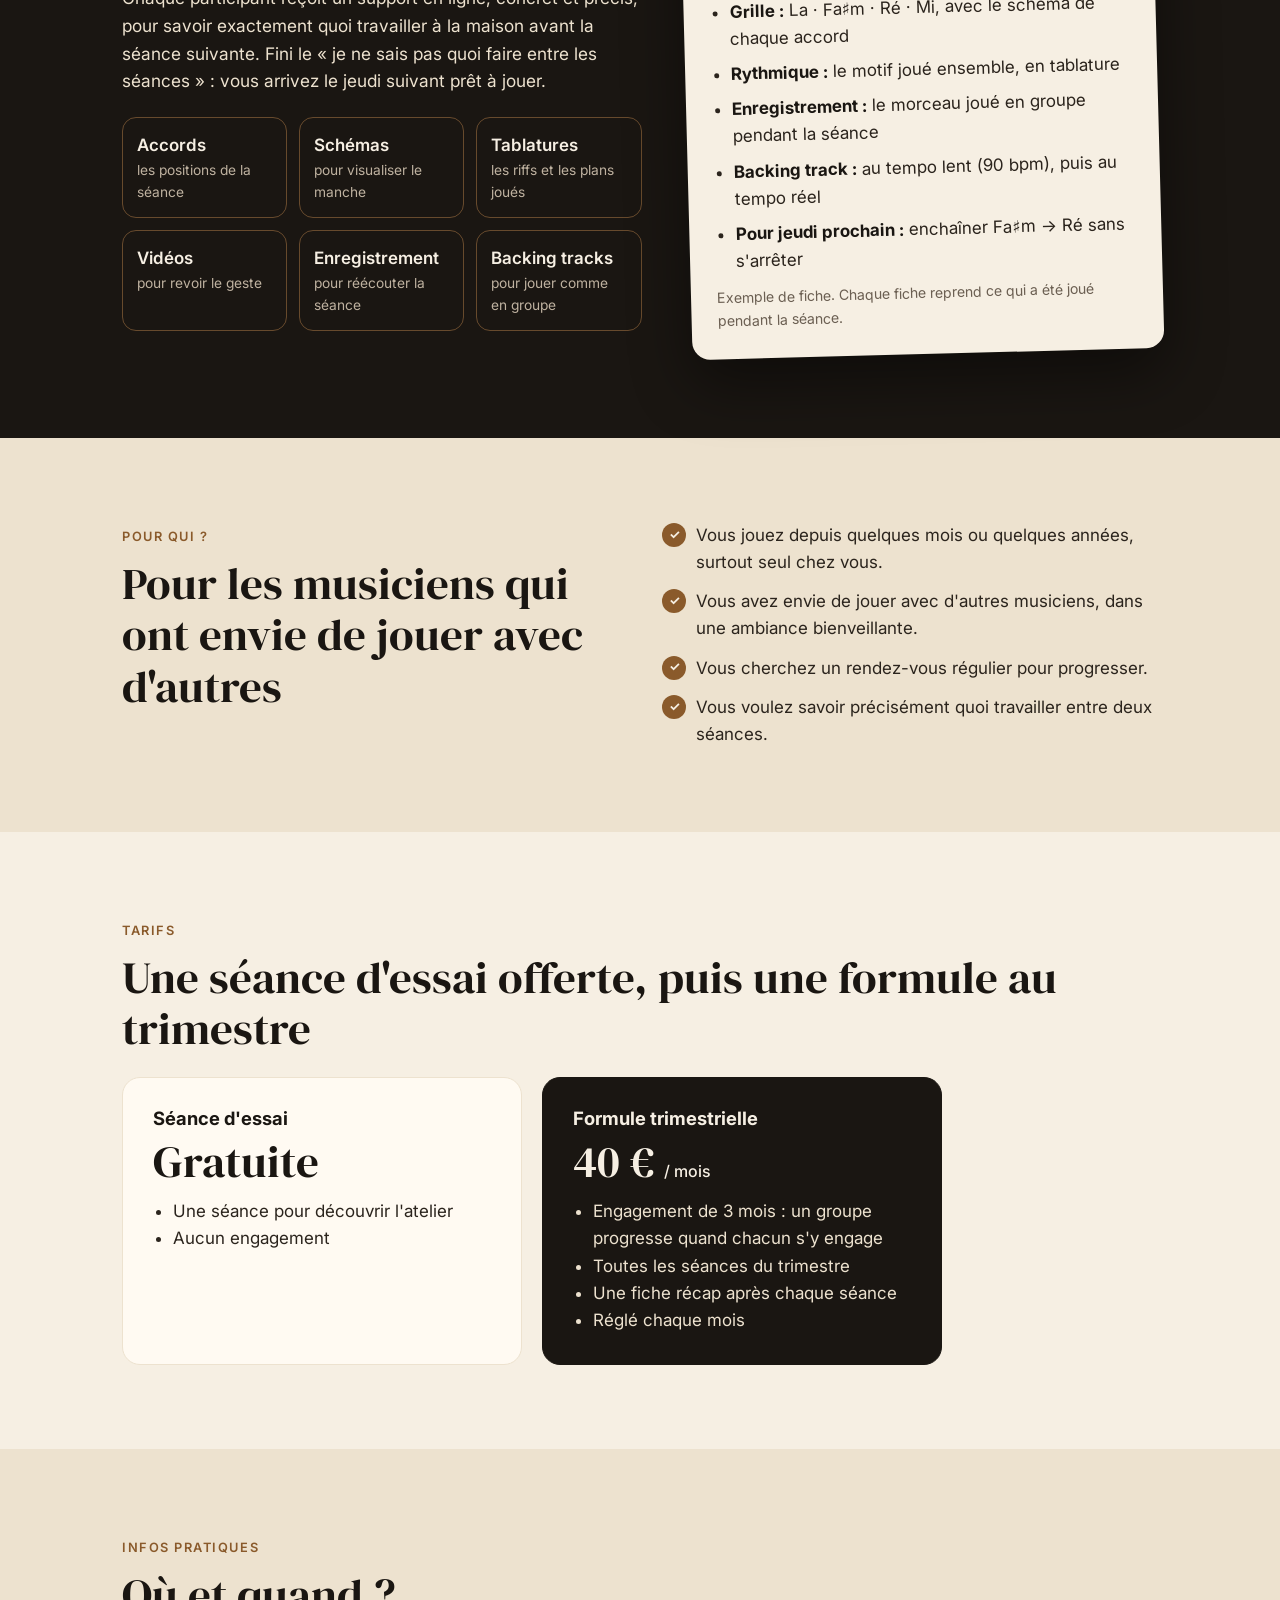
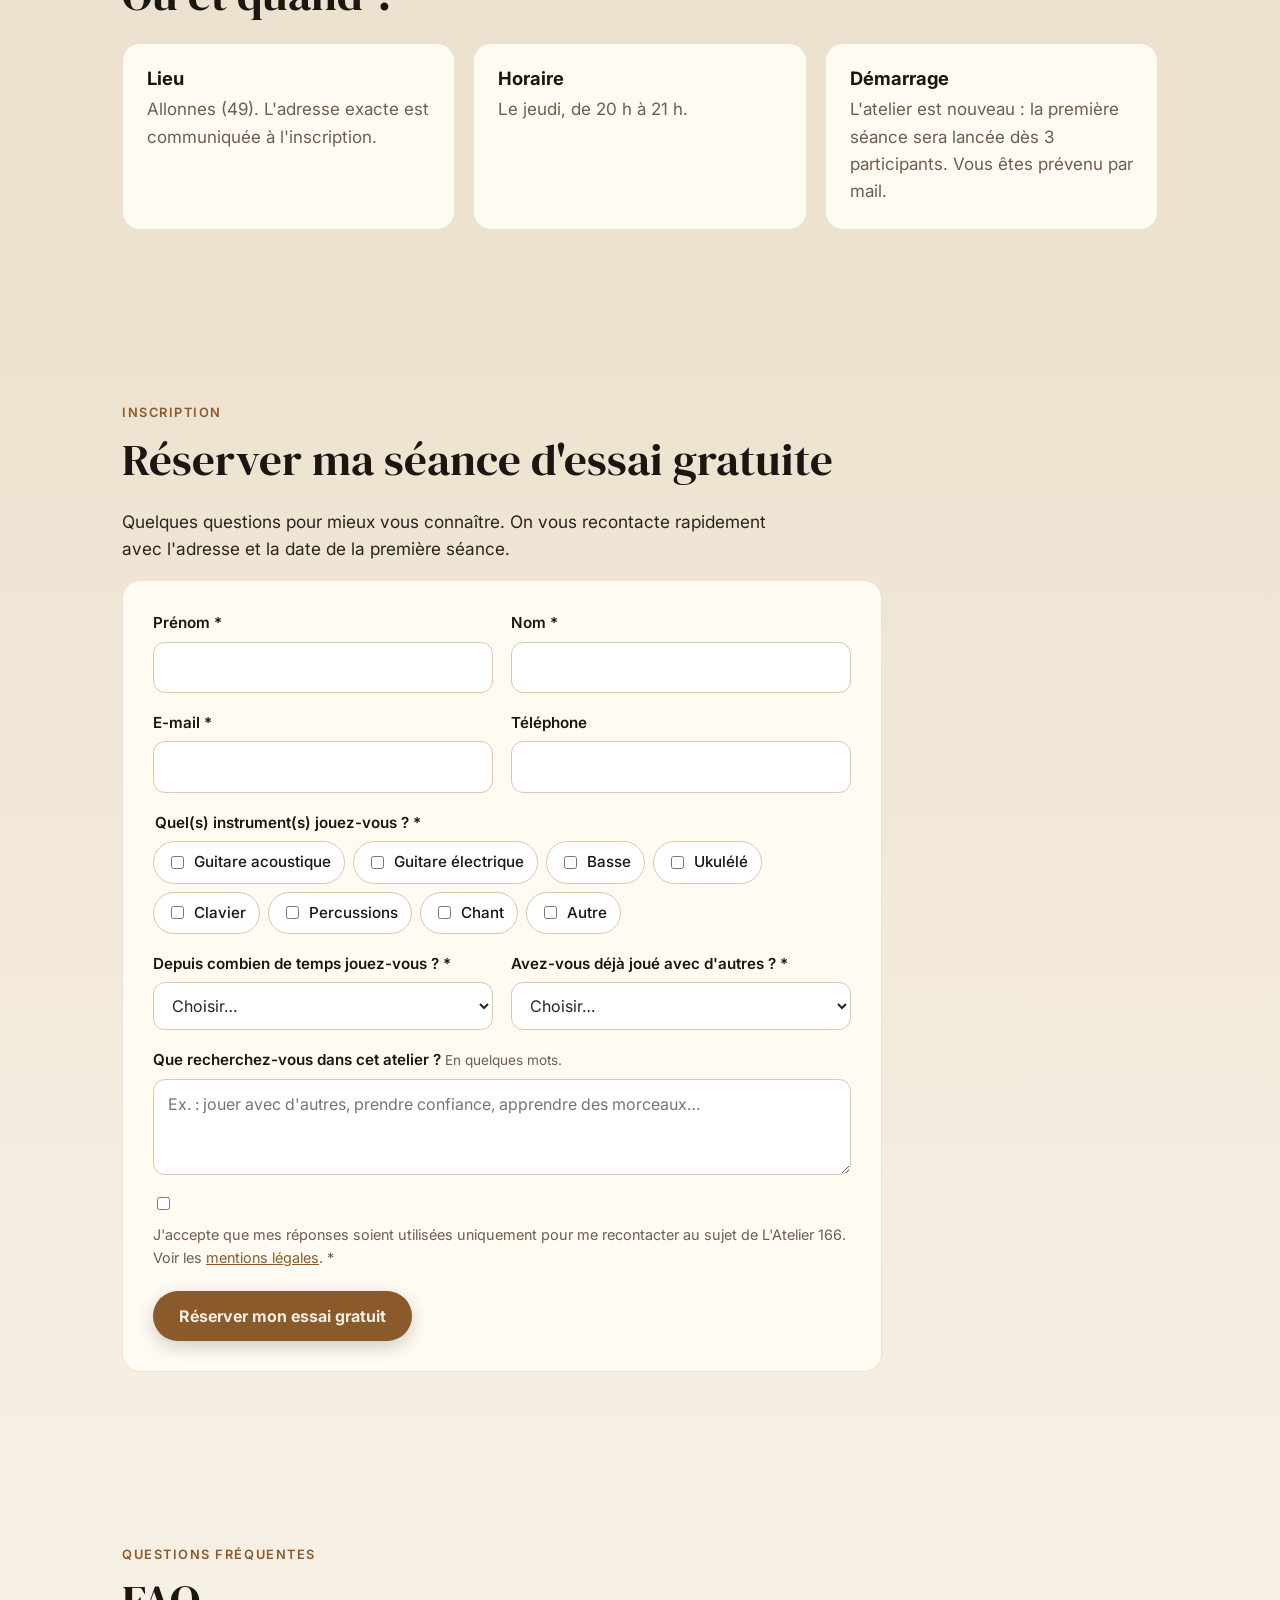
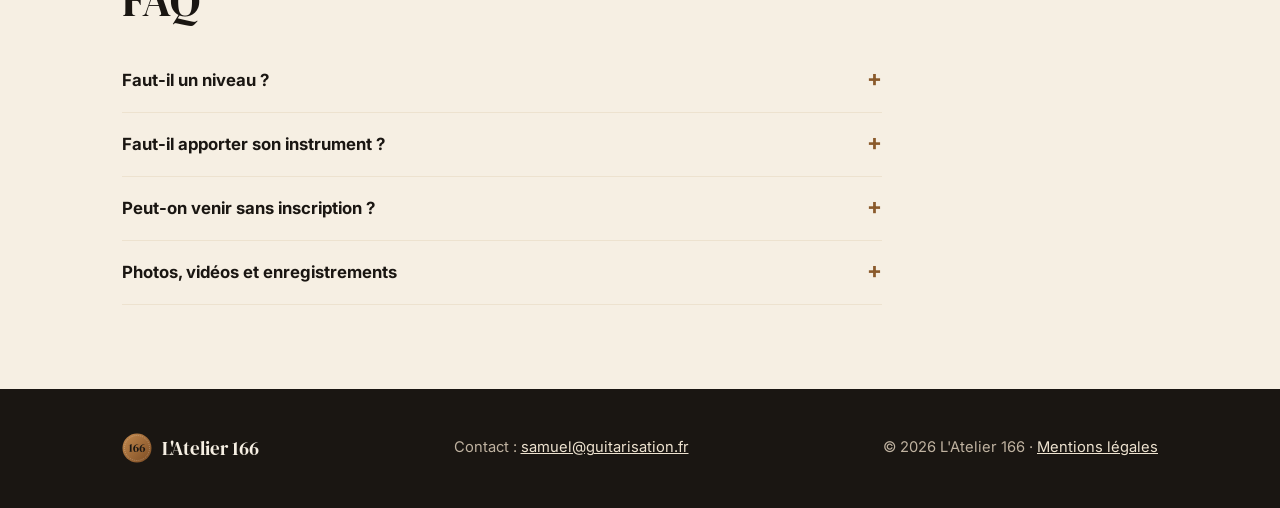
==== commit 75b83d82: "Tarifs : 40 € par mois Co-Authored-By: Claude Opus 5.5 <noreply@anthropic.com> Claude-Session: https" ====
--- a/index.html
+++ b/index.html
@@ -4,7 +4,7 @@
   <meta charset="utf-8">
   <meta name="viewport" content="width=device-width, initial-scale=1">
   <title>L'Atelier 166 · Jouer de la musique en groupe à Allonnes (49)</title>
-  <meta name="description" content="L'Atelier 166 : un nouvel atelier pour jouer de la musique en groupe, chaque jeudi à 20 h à Allonnes (49). Pour musiciens débutants et intermédiaires. Séance d'essai gratuite, puis formule trimestrielle à 30 € par mois.">
+  <meta name="description" content="L'Atelier 166 : un nouvel atelier pour jouer de la musique en groupe, chaque jeudi à 20 h à Allonnes (49). Pour musiciens débutants et intermédiaires. Séance d'essai gratuite, puis formule trimestrielle à 40 € par mois.">
   <meta property="og:title" content="L'Atelier 166 · Jouer de la musique en groupe">
   <meta property="og:description" content="Nouvel atelier, chaque jeudi à 20 h à Allonnes (49). Séance d'essai gratuite.">
   <meta property="og:type" content="website">
@@ -148,7 +148,7 @@
         </div>
         <div class="tarif fort">
           <h3>Formule trimestrielle</h3>
-          <div class="prix">30 € <small>/ mois</small></div>
+          <div class="prix">40 € <small>/ mois</small></div>
           <ul>
             <li>Engagement de 3 mois : un groupe progresse quand chacun s'y engage</li>
             <li>Toutes les séances du trimestre</li>
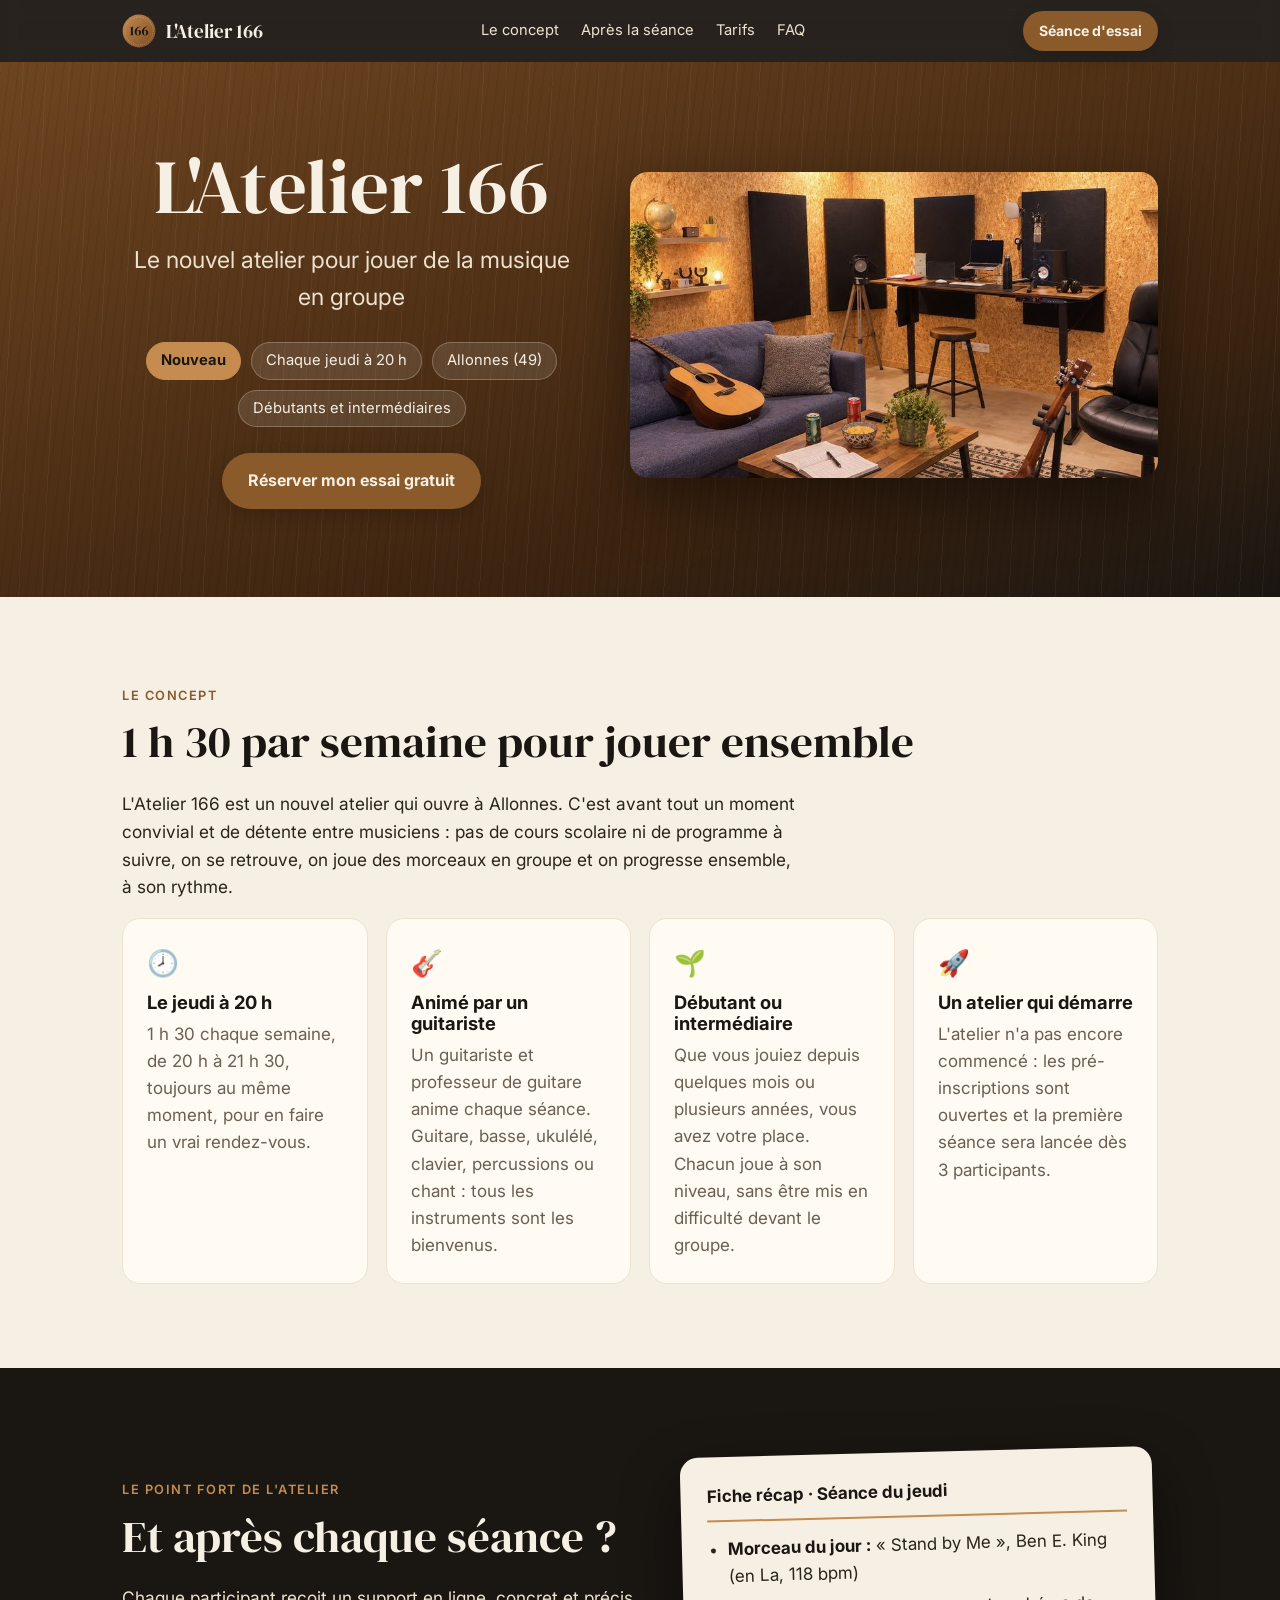
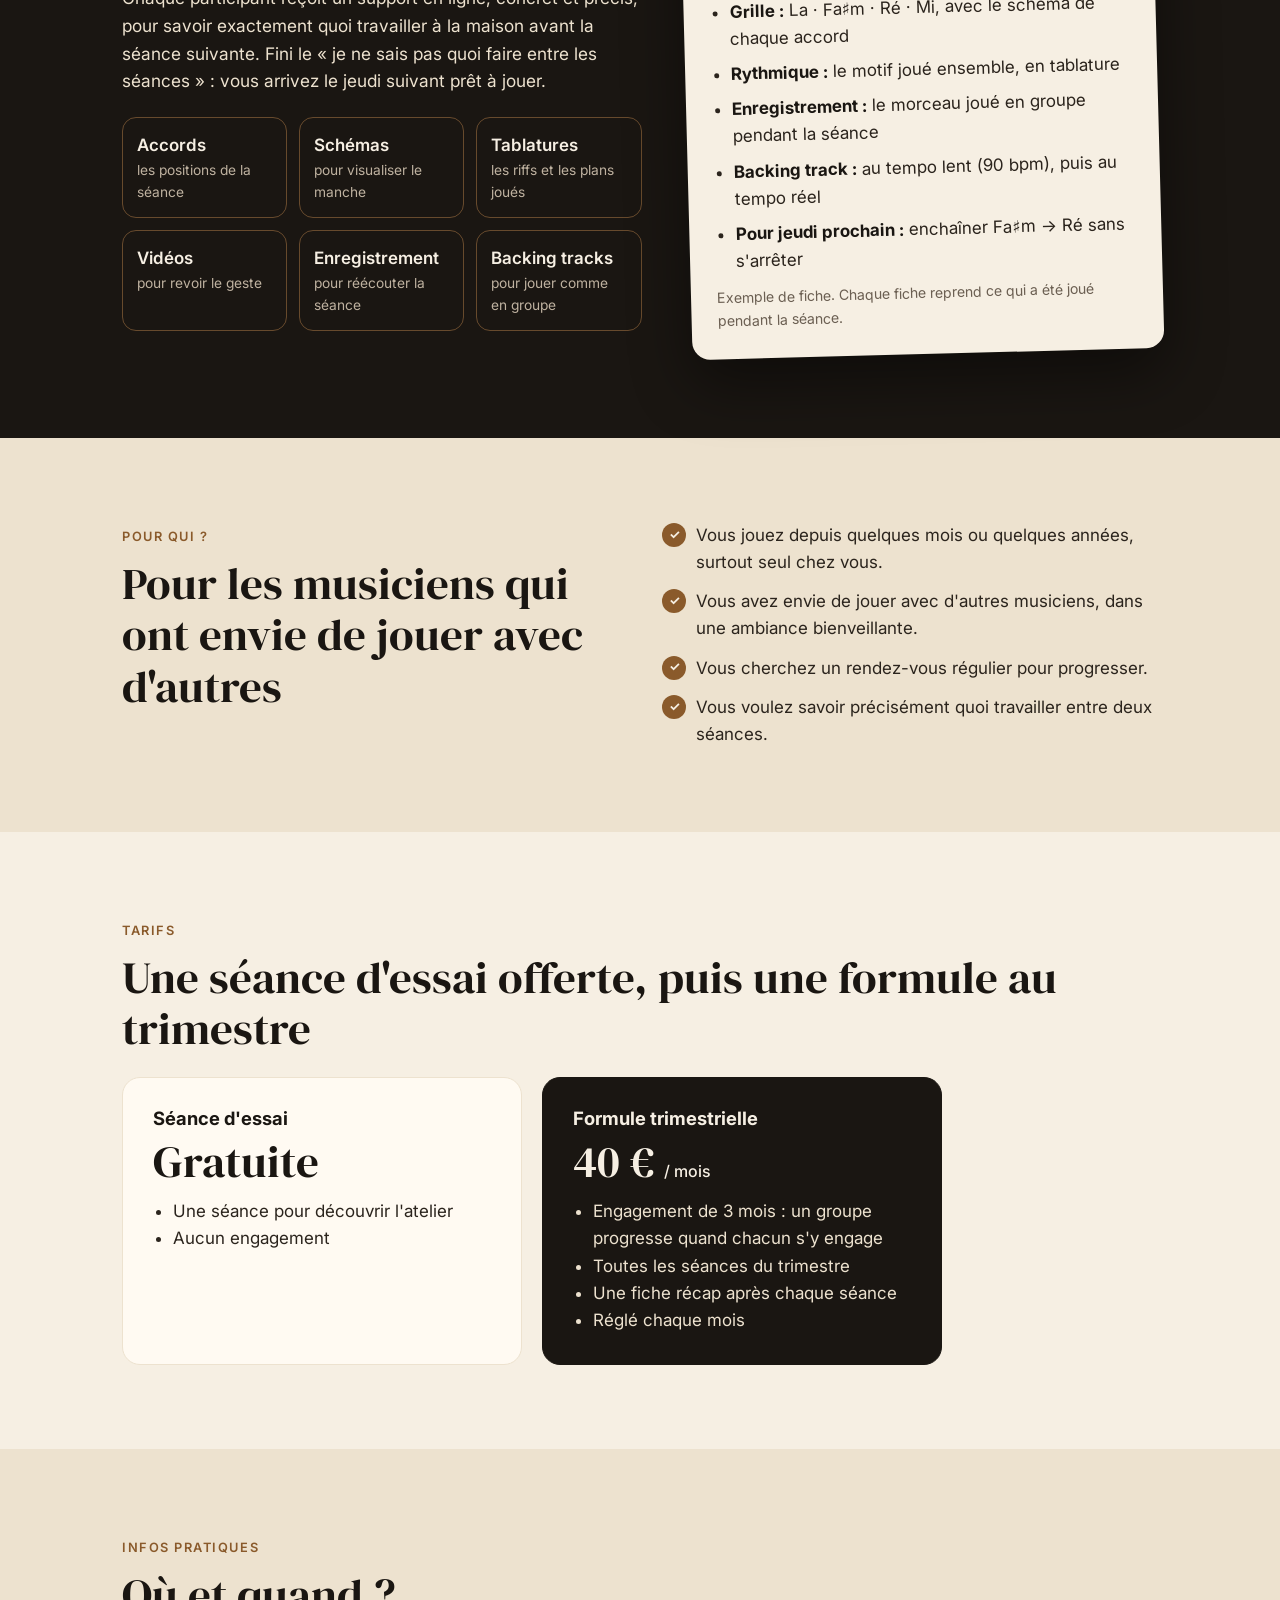
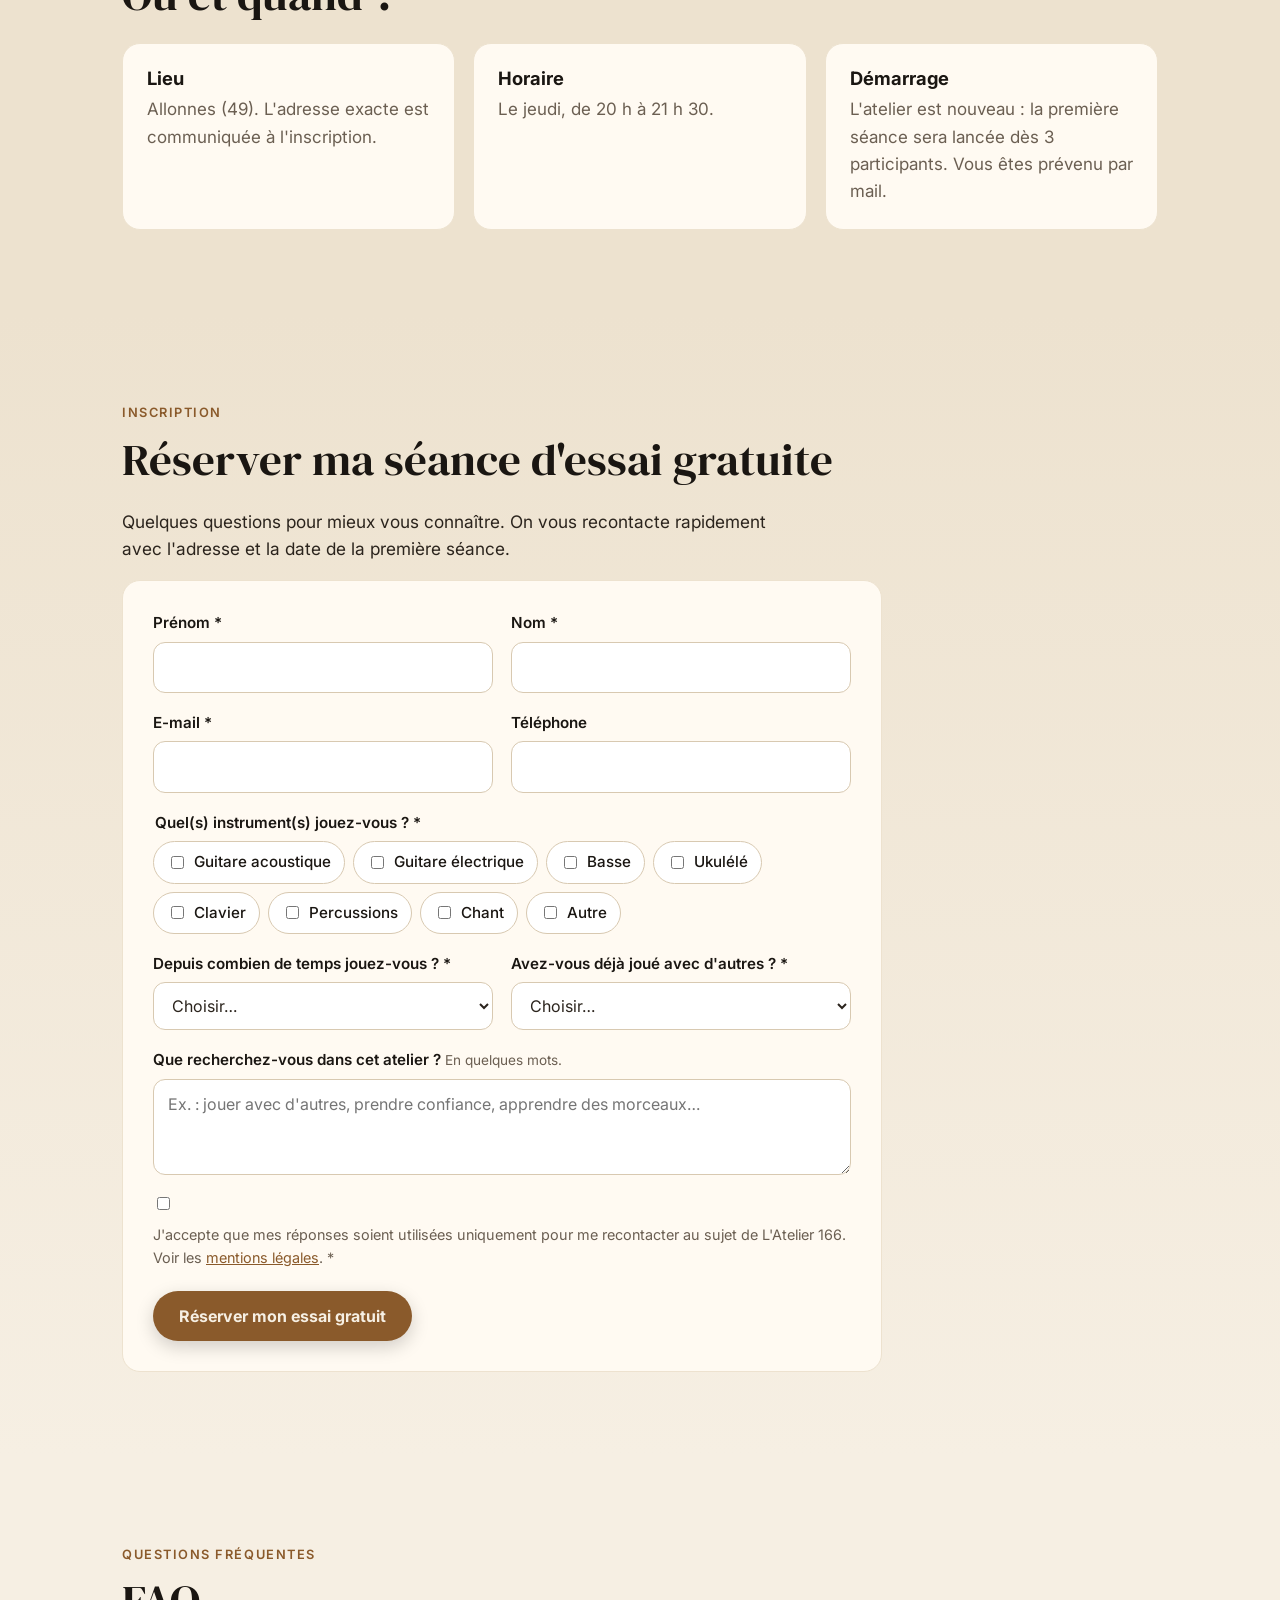
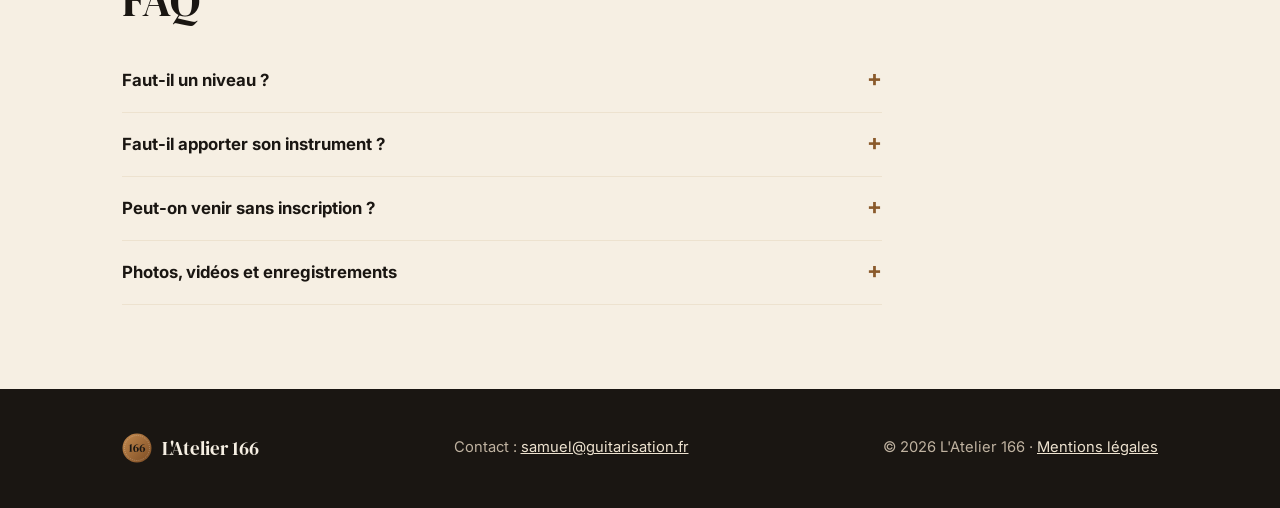
==== commit 15eec3bf: "Séances de 1 h 30 (20 h - 21 h 30) Co-Authored-By: Claude Opus 5.5 <noreply@anthropic.com> Claude-Se" ====
--- a/index.html
+++ b/index.html
@@ -58,13 +58,13 @@
   <section id="concept">
     <div class="wrap">
       <span class="eyebrow">Le concept</span>
-      <h2>Une heure par semaine pour jouer ensemble</h2>
+      <h2>1 h 30 par semaine pour jouer ensemble</h2>
       <p class="intro">L'Atelier 166 est un nouvel atelier qui ouvre à Allonnes. C'est avant tout un moment convivial et de détente entre musiciens : pas de cours scolaire ni de programme à suivre, on se retrouve, on joue des morceaux en groupe et on progresse ensemble, à son rythme.</p>
       <div class="grille">
         <div class="carte">
           <div class="ico" aria-hidden="true">🕗</div>
           <h3>Le jeudi à 20 h</h3>
-          <p>Une heure chaque semaine, toujours au même moment, pour en faire un vrai rendez-vous.</p>
+          <p>1 h 30 chaque semaine, de 20 h à 21 h 30, toujours au même moment, pour en faire un vrai rendez-vous.</p>
         </div>
         <div class="carte">
           <div class="ico" aria-hidden="true">🎸</div>
@@ -167,7 +167,7 @@
       <h2>Où et quand ?</h2>
       <div class="pratique">
         <div class="carte"><h3>Lieu</h3><p>Allonnes (49). L'adresse exacte est communiquée à l'inscription.</p></div>
-        <div class="carte"><h3>Horaire</h3><p>Le jeudi, de 20 h à 21 h.</p></div>
+        <div class="carte"><h3>Horaire</h3><p>Le jeudi, de 20 h à 21 h 30.</p></div>
         <div class="carte"><h3>Démarrage</h3><p>L'atelier est nouveau : la première séance sera lancée dès 3 participants. Vous êtes prévenu par mail.</p></div>
       </div>
     </div>
